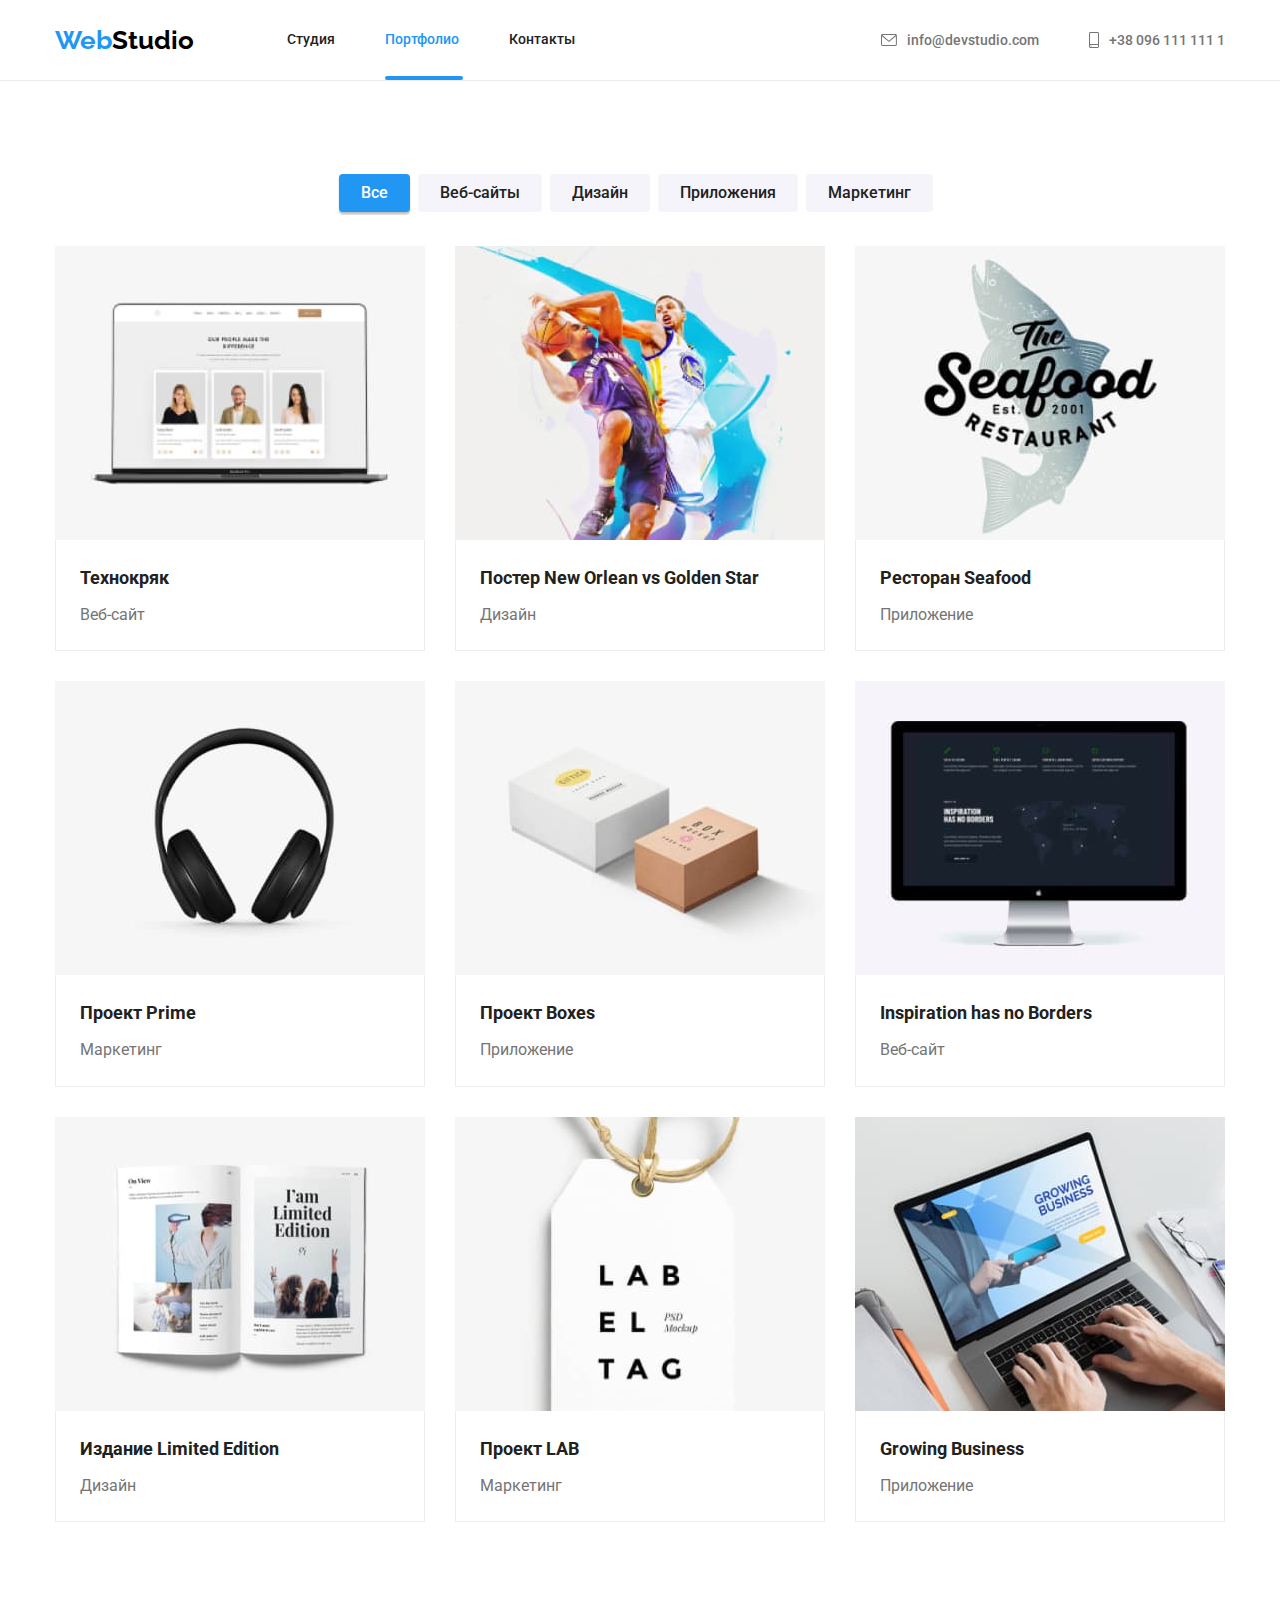
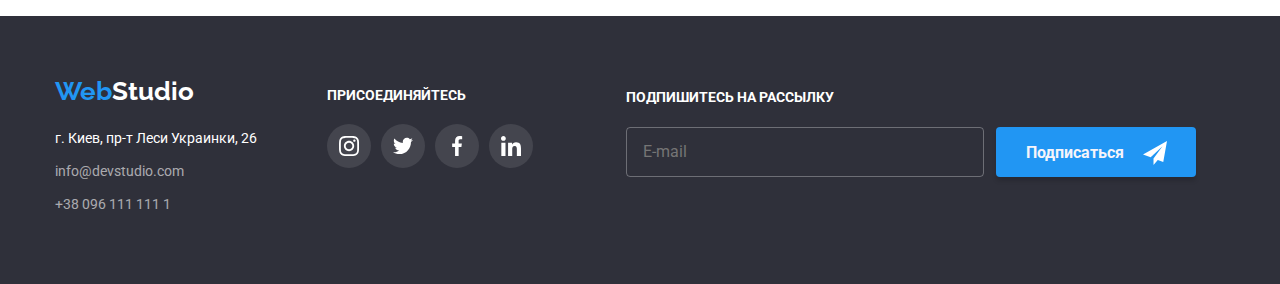
==== portfolio.html @ 1c591068 "Initial commit" ====
<!DOCTYPE html>
<html lang="ru">
  <head>
    <meta charset="UTF-8" />
    <meta http-equiv="X-UA-Compatible" content="IE=edge" />
    <meta name="viewport" content="width=device-width, initial-scale=1.0" />
    <title>Портфолио</title>
    <link
      href="https://fonts.googleapis.com/css2?family=Raleway:wght@700&family=Roboto:wght@400;500;700;900&display=swap"
      rel="stylesheet"
    />
    <link
      rel="stylesheet"
      href="https://cdnjs.cloudflare.com/ajax/libs/modern-normalize/1.1.0/modern-normalize.min.css    "
    />
    <link rel="stylesheet" href="./css/slyles.css" />
  </head>
  <body>
    <header class="header">
      <nav class="container main-nav">
        <a href="./index.html" class="logo"
          >Web<span class="studio-header">Studio</span></a
        >
        <ul class="site-nav list">
          <li><a href="./index.html" class="link">Студия</a></li>
          <li><a href="" class="link-foto">Портфолио</a></li>
          <li><a href="" class="link">Контакты</a></li>
        </ul>
        <ul class="auth-nav list">
          <li class="nav-item">
            <a class="link" href="mailto:info@devstudio.com">
              <svg class="mail-icon" width="16" height="12">
                <use href="./images/symbol-defs.svg#icon-mail"></use>
              </svg>
              info@devstudio.com
            </a>
          </li>
          <li class="nav-item">
            <a class="link" href="tel:+380961111111">
              <svg class="mail-icon" width="10" height="16">
                <use href="./images/symbol-defs.svg#icon-smartphone"></use>
              </svg>
              +38 096 111 111 1
            </a>
          </li>
        </ul>
      </nav>
    </header>
    <main>
      <!--Портфолио-->
      <section class="section container portfolio">
        <h1 class="section-title hidden">Портфолио</h1>
        <ul class="list-button">
          <li><button type="button" class="section-btn-all">Все</button></li>
          <li><button type="button" class="section-btn">Веб-сайты</button></li>
          <li><button type="button" class="section-btn">Дизайн</button></li>
          <li>
            <button type="button" class="section-btn">Приложения</button>
          </li>
          <li><button type="button" class="section-btn">Маркетинг</button></li>
        </ul>
        <ul class="list foto">
          <li class="items">
            <div class="project-overlay">
              <a href="" class="list-link"
                ><img
                  src="./images/portfolio/cryak.jpg"
                  alt="Технокряк"
                  width="370"
                  height="294"
              /></a>
              <p class="text-portfolio">
                Ресурс предлагает комплексные предложения с разным уровнем
                функционала и сервисов. Все это позволит посетителю получить
                исчерпывающие сведения о компании или частном лице.
              </p>
            </div>
            <div class="project">
              <h2 class="project-name">Технокряк</h2>
              <p class="project-type">Веб-сайт</p>
            </div>
          </li>
          <li class="items">
            <div class="project-overlay">
              <a href="" class="list-link">
                <img
                  src="./images/portfolio/orlean.jpg"
                  alt="Постер New Orlean vs Golden Star"
                  width="370"
                  height="294"
              /></a>
              <p class="text-portfolio">
                Ресурс предлагает комплексные предложения с разным уровнем
                функционала и сервисов. Все это позволит посетителю получить
                исчерпывающие сведения о компании или частном лице.
              </p>
            </div>
            <div class="project">
              <h2 class="project-name">
                Постер <span>New Orlean vs Golden Star</span>
              </h2>
              <p class="project-type">Дизайн</p>
            </div>
          </li>
          <li class="items">
            <div class="project-overlay">
              <a href="" class="list-link"
                ><img
                  src="./images/portfolio/seafood.jpg"
                  alt="Ресторан Seafood"
                  width="370"
                  height="294"
              /></a>
              <p class="text-portfolio">
                Ресурс предлагает комплексные предложения с разным уровнем
                функционала и сервисов. Все это позволит посетителю получить
                исчерпывающие сведения о компании или частном лице.
              </p>
            </div>
            <div class="project">
              <h2 class="project-name">Ресторан <span>Seafood</span></h2>
              <p class="project-type">Приложение</p>
            </div>
          </li>
          <li class="items">
            <div class="project-overlay">
              <a href="" class="list-link"
                ><img
                  src="./images/portfolio/prime.jpg"
                  alt="Проект Prime"
                  width="370"
                  height="294"
              /></a>
              <p class="text-portfolio">
                Ресурс предлагает комплексные предложения с разным уровнем
                функционала и сервисов. Все это позволит посетителю получить
                исчерпывающие сведения о компании или частном лице.
              </p>
            </div>
            <div class="project">
              <h2 class="project-name">Проект <span>Prime</span></h2>
              <p class="project-type">Маркетинг</p>
            </div>
          </li>
          <li class="items">
            <div class="project-overlay">
              <a href="" class="list-link"
                ><img
                  src="./images/portfolio/boxes.jpg"
                  alt="Проект Boxes"
                  width="370"
                  height="294"
              /></a>
              <p class="text-portfolio">
                Ресурс предлагает комплексные предложения с разным уровнем
                функционала и сервисов. Все это позволит посетителю получить
                исчерпывающие сведения о компании или частном лице.
              </p>
            </div>
            <div class="project">
              <h2 class="project-name">Проект <span>Boxes</span></h2>
              <p class="project-type">Приложение</p>
            </div>
          </li>
          <li class="items">
            <div class="project-overlay">
              <a href="" class="list-link"
                ><img
                  src="./images/portfolio/inspiration.jpg"
                  alt="Inspiration has no Borders"
                  width="370"
                  height="294"
              /></a>
              <p class="text-portfolio">
                Ресурс предлагает комплексные предложения с разным уровнем
                функционала и сервисов. Все это позволит посетителю получить
                исчерпывающие сведения о компании или частном лице.
              </p>
            </div>
            <div class="project">
              <h2 class="project-name">
                <span>Inspiration has no Borders</span>
              </h2>
              <p class="project-type">Веб-сайт</p>
            </div>
          </li>
          <li class="items">
            <div class="project-overlay">
              <a href="" class="list-link"
                ><img
                  src="./images/portfolio/limited-edition.jpg"
                  alt="Издание Limited Edition"
                  width="370"
                  height="294"
              /></a>
              <p class="text-portfolio">
                Ресурс предлагает комплексные предложения с разным уровнем
                функционала и сервисов. Все это позволит посетителю получить
                исчерпывающие сведения о компании или частном лице.
              </p>
            </div>
            <div class="project">
              <h2 class="project-name">Издание <span>Limited Edition</span></h2>
              <p class="project-type">Дизайн</p>
            </div>
          </li>
          <li class="items">
            <div class="project-overlay">
              <a href="" class="list-link"
                ><img
                  src="./images/portfolio/lab.jpg"
                  alt="Проект LAB"
                  width="370"
                  height="294"
              /></a>
              <p class="text-portfolio">
                Ресурс предлагает комплексные предложения с разным уровнем
                функционала и сервисов. Все это позволит посетителю получить
                исчерпывающие сведения о компании или частном лице.
              </p>
            </div>
            <div class="project">
              <h2 class="project-name">Проект <span>LAB</span></h2>
              <p class="project-type">Маркетинг</p>
            </div>
          </li>
          <li class="items">
            <div class="project-overlay">
              <a href="" class="list-link"
                ><img
                  src="./images/portfolio/growing.jpg"
                  alt="Growing Business"
                  width="370"
                  height="294"
              /></a>
              <p class="text-portfolio">
                Ресурс предлагает комплексные предложения с разным уровнем
                функционала и сервисов. Все это позволит посетителю получить
                исчерпывающие сведения о компании или частном лице.
              </p>
            </div>
            <div class="project">
              <h2 class="project-name"><span>Growing Business</span></h2>
              <p class="project-type">Приложение</p>
            </div>
          </li>
        </ul>
      </section>
    </main>

    <footer class="footer">
      <div class="container">
        <div class="address">
          <a href="./index.html" class="logo"
            >Web<span class="studio-footer">Studio</span></a
          >
          <address>
            <ul class="list">
              <li>
                <a
                  href="https://bit.ly/3pXMvUd"
                  target="_blank"
                  rel="noopener noreferrer"
                  class="list-address"
                  >г. Киев, пр-т Леси Украинки, 26</a
                >
              </li>
              <li>
                <a href="mailto:info@devstudio.com" class="mail"
                  >info@devstudio.com</a
                >
              </li>
              <li>
                <a href="tel:+380961111111" class="tel">+38 096 111 111 1</a>
              </li>
            </ul>
          </address>
        </div>
        <div class="content">
          <h4>ПРИСОЕДИНЯЙТЕСЬ</h4>
          <ul class="social-network-footer">
            <li class="social-footer">
              <a class="social-link-footer" href="" aria-label="Instagram">
                <svg class="network-footer" width="20" height="20">
                  <use href="./images/symbol-defs.svg#icon-instagram"></use>
                </svg>
              </a>
            </li>
            <li class="social-footer">
              <a class="social-link-footer" href="" aria-label="Twitter">
                <svg class="network-footer" width="20" height="20">
                  <use href="./images/symbol-defs.svg#icon-twitter"></use>
                </svg>
              </a>
            </li>
            <li class="social-footer">
              <a class="social-link-footer" href="" aria-label="Facebook">
                <svg class="network-footer" width="20" height="20">
                  <use href="./images/symbol-defs.svg#icon-facebook"></use>
                </svg>
              </a>
            </li>
            <li class="social-footer">
              <a class="social-link-footer" href="" aria-label="LinkedIn">
                <svg class="network-footer" width="20" height="20">
                  <use href="./images/symbol-defs.svg#icon-linkedin"></use>
                </svg>
              </a>
            </li>
          </ul>
        </div>
        <div class="forma">
          <form class="form">
            <span class="form-label">ПОДПИШИТЕСЬ НА РАССЫЛКУ</span><br />
            <div class="footer-box">
              <input
                type="text"
                class="form-input"
                name="subscription"
                placeholder="E-mail"
              />
              <button class="btn" type="submit">
                <span class="btn-title">Подписаться</span>
                <svg class="btn-icon" width="24" height="24">
                  <use href="./images/symbol-defs.svg#icon-telegram"></use>
                </svg>
              </button>
            </div>
          </form>
        </div>
      </div>
    </footer>
  </body>
</html>
---- css/slyles.css ----
:root {
    --primary-text-color: #757575;
    --title-text-color: #212121;
    --text-decoration-color: #2196f3;
    --white-color:#ffffff;
    --btn-bg-color:#F5F4FA;
    --icon-color:#AFB1B8;
    --complementary-color: #2F303ACC;
    --option: cubic-bezier(0.4, 0, 0.2, 1);
  }
  
  body {
    font-family: "Roboto", "Oxygen", "Ubuntu", "Cantarell", "Open Sans",
      "Helvetica Neue", sans-serif;
  }
  
  /* Логотип */
  .studio-header {
    color: #000;
    font-family: 'Raleway';
  }
  
  .studio-footer {
    display: inline-block;
    color: var(--white-color);
    margin-bottom: 20px;
  }
  
  .logo {
    display: inline-block;
    margin-bottom: 20;
    font-family: 'Raleway';
    font-weight: 700;
    font-size: 26px;
    line-height: 1.19;
    color: var(--text-decoration-color);
    text-decoration: none;
    transition-property: color;
    transition-duration: 250ms;
    transition-timing-function: var(--option);
  }
  
  .logo:hover {
    color: var(--text-decoration-color);
  }

  /* Утилиты */
  .list {
    list-style-type: none;
    padding: 0;
    margin: 0;
  }  
  
  .container{
    margin-left: auto;
    margin-right: auto;
    width: 1170px;
  }

.hero,
.features{
  align-items: center;
}

.link{
  display: block;
  padding-top: 32px;
  padding-bottom: 32px;
  color: var(--primary-text-color); 
}

/* Скрытый заголовок h1 */
.hidden{
    display: none;
  }

/* Полоса под header*/
   .header{
     outline: 1px solid #ECECEC;
   } 


  /* Header Студия и Фото*/
  .link-studio,
  .link-foto {
    display: block;
    padding-top: 32px;
    padding-bottom: 32px;
    font-weight: 500;
    font-size: 14px;
    line-height: 1.14;
    color: var(--text-decoration-color);
    text-decoration: none;
  }

  .link-studio::after{
    position: absolute;
    display: block;
    content: "";
    width: 48px;
    height: 4px;
    border-radius: 2px;
    margin-top: 28px;
    background-color: var(--text-decoration-color);
    opacity: 1;
  }

  .link-foto::after{
    position: absolute;
    display: block;
    content: "";
    width: 78px;
    height: 4px;
    border-radius: 2px;
    margin-top: 28px;
    background-color: var(--text-decoration-color);
    opacity: 1;
  }


  /* Main-nav */
  .main-nav{
    display: flex;
    align-items: center;
  }
  
  /* Site-nav */
  .site-nav .link {
    font-weight: 500;
    font-size: 14px;
    line-height: 1.14;
    color: var(--title-text-color);
    text-decoration: none;
    transition-property: color;
    transition-duration: 250ms;
    transition-timing-function: var(--option);
  }
  
  .site-nav .link:hover,
  .site-nav .link:focus {
    color: var(--text-decoration-color);
  }
  
.site-nav{
  display: flex;
  margin-left: 93px;
}

.site-nav li:not(:last-child){
  margin-right: 50px;
}

  /* Auth-nav */
  .auth-nav{
    display: flex;
    margin-left: auto;
  }

  .auth-nav .link {
    display: flex;
    align-items: center;
    padding-top: 32px;
    padding-bottom: 32px;
    border: none;
    font-weight: 500;
    font-size: 14px;
    line-height: 1.14
    color: var(--primary-text-color);
    text-decoration: none;
    transition-duration: 250ms;
    transition-timing-function: cubic-bezier(0.4, 0, 0.2, 1)
  }

  .mail-icon{
    margin-right: 10px;
    fill: currentColor;
    align-items: center;
    transition-duration: 250ms;
    transition-timing-function: var(--option);
  }

  .mail-icon:hover,
  .mail-icon:focus{
    fill: var(--text-decoration-color);

  }

  .auth-nav .link:hover,
  .auth-nav .link:focus {
    color: var(--text-decoration-color);

  }
   
  .auth-nav li+ li{
  margin-left: 50px;
  }

  /* Hero */
  .hero {
    background-color: #2F303A;
    background-image: linear-gradient(rgba(47, 48, 58, 0.4), rgba(47, 48, 58, 0.4)), url('../images/hero.jpg');
    margin-left: auto;
    margin-right: auto;
    max-width: 1600px;
    height: 600px;
    text-align: center;
    padding-top: 200px;
    padding-bottom: 200px;
  }
  .hero-title {
    margin-top: 0;
    margin-bottom: 30px;
    font-weight: 900;
    font-size: 44px;
    line-height: 1.36;
    text-transform: uppercase;
    color: var(--white-color);
  }
  .hero .button {
    display: inline-block;
    padding: 10px 32px;
    border: none;
    font-weight: 700;
    font-size: 16px;
    line-height: 1.9;
    color: var(--white-color);
    background-color: var(--text-decoration-color);
    border-radius: 4px;
    min-width: 200px;
    text-align: center;
    transition-duration: 250ms;
    transition-timing-function: var(--option);
  }

  .hero .button:hover{
    color: var(--white-color);
    background-color: #188CE8;
  }

  .backdrop{
    width: 100%;
    height: 100%;
    position:fixed;
    top: 0;
    left: 0;
    background-color: rgba(0, 0, 0, 0.2);
    opacity: 1;
    transition-duration: 250ms;
    transition-timing-function: var(--option);
  }

  .modal{
    width: 528px;
    height: 581px;
    position: absolute;
    background-color: var(--white-color);
    top: 50%;
    left: 50%;
    box-shadow: 0px 1px 3px rgba(0, 0, 0, 0.12), 0px 1px 1px rgba(0, 0, 0, 0.14), 0px 2px 1px rgba(0, 0, 0, 0.2);
    border-radius: 4px;
    transform: translate(-50%,-50%);
    transition-duration: 250ms;
    transition-timing-function: var(--option);
  }

  .close-button{
    width: 30px;
    height: 30px;
    position: absolute;
    top: 8px;
    right: 10px;
    background-color: transparent;
    border: 1px solid rgba(0, 0, 0, 0.1);
    border-radius: 50%;
    cursor: pointer;
    transition-duration: 250ms;
    transition-timing-function: var(--option);
  }

  .close-icon:hover{
    fill: var(--text-decoration-color);
  }

  .backdrop.is-hidden{
    opacity: 0;
    visibility: hidden;
    pointer-events: none;
  }

  /* Заголовки всех секций h1 */
  .section-title {
    text-align: center;
    margin-top: 0;
    font-weight: 700;
    font-size: 36px;
    line-height: 1.17;
    color: var(--title-text-color);
  }

  .section{
    padding-top: 94px;
    padding-bottom: 94px;
  }
  
  .content{
    padding-top: 0;
  }

  /* секция Особенности */
.features{
  display: flex;
  flex-wrap: wrap;
  align-items: center;
  justify-content: space-between;
}

.features .item{
  width: 270px;
}

  .title {
    margin-top: 0;
    margin-bottom: 10px;
    font-weight: 700;
    font-size: 14px;
    line-height: 1.14;
    color: var(--title-text-color);
    text-transform: uppercase;
  }

  .text {
    margin-top: 0;
    margin-bottom: 0;
    font-weight: 400;
    font-size: 14px;
    line-height: 1.71;
    color: var(--primary-text-color);
  }

  .item-features{
    display: flex;
    width: 270px;
    height: 120px;
    justify-content: center;
    align-items: center;
    margin-bottom: 30px;
    border: 1px solid transparent;
    border-radius: 4px;
    background-color: var(--btn-bg-color);
  }
  
/* Чем мы занимаемся */
  .picture{
  display: flex;
  justify-content: space-between;
  }

  .item-picture{
    position: relative;
  }

  .text-picture{
    position: absolute;
    display: flex;
    width: 100%;
    padding-top: 27px;
    padding-bottom: 27px;
    justify-content: center;
    align-items: center;
    color: var(--white-color);
    background-color: rgba(47, 48, 58, 0.8);
    font-weight: 700;
    font-size: 14px;
    line-height: 1.17;
    transform: translate(0px, -100%);
  } 


  /* секция Наша команда */
  .peoples{
    background-color: #F5F4FA;
  }

  .userpic{
    display: flex;
    justify-content: space-between;
  }

  .item-userpic{
    box-shadow: 0px 1px 3px rgba(0, 0, 0, 0.12),
    0px 1px 1px rgba(0, 0, 0, 0.14),
    0px 2px 1px rgba(0, 0, 0, 0.2);
  }

  img{
    display: block;
    max-width: 100%
  }

  .name-position{
    padding-top: 30px;
    padding-bottom: 30px;
    box-shadow: 0px 1px 3px rgba(0, 0, 0, 0.12),
    0px 1px 1px rgba(0, 0, 0, 0.14),
    0px 2px 1px rgba(0, 0, 0, 0.2);
    border-radius: 0px 0px 4px 4px;
    background-color: var(--white-color);
  }

  .name {
    margin-top: 0px;
    margin-bottom: 10px;
    text-align: center;
    font-weight: 500;
    font-size: 16px;
    line-height: 1.19
    color: var(--title-text-color);
  }
  
  .position {
    margin-top: 0;
    margin-bottom: 16px;
    text-align: center;
    font-weight: 400;
    font-size: 16px;
    line-height: 1.19;
    color: var(--primary-text-color);
  }

  .social-network{
    display: flex;
    justify-content: space-between;
    align-items: center;
    padding-right: 32px;
    padding-left: 32px;
    list-style-type: none;
  }
  
  .social-network>.social:not(:last-child){
    margin-right: 10px;}
  

 .social-link{
   display: flex;
    width: 44px;
    height: 44px;
    border-radius: 50%;
    justify-content: center;
    align-items: center;
    cursor: pointer;
    background-color: var(--white-color);
    fill: var(--icon-color);
    transition-duration: 250ms;
    transition-timing-function: var(--option);
  }

  .social-link:hover,
  .social-link:focus{
    background-color: var(--text-decoration-color);
    fill: var(--white-color);

  }

/* Постоянные клиенты */
.clients{
  width: 1170px;
  margin-left: auto;
  margin-right: auto;
}

.list-clients{
  display: flex;
  list-style-type: none;
  padding: 0;
}

.item-clients:not(:last-child){
  margin-right: 30px;
}

.link-clients{
  display: flex;
  width: 170px;
  height: 92px;
  justify-content: center;
  align-items: center;
  border-radius: 4px;
  border: 1px solid #AFB1B8;
  fill: var(--icon-color);
  transition-duration: 250ms;
  transition-timing-function: var(--option);
}

.link-clients:hover,
.link-clients:focus{
  border: 1px solid #2196F3;
  fill: var(--text-decoration-color);

}

  /* Кнопки портфолио */
  .section-btn-all {
    display: block;
    padding: 6px 22px;
    margin-right: 8px;
    border: none;
    box-shadow: 0px 3px 1px rgba(0, 0, 0, 0.1),
    0px 1px 2px rgba(0, 0, 0, 0.08),
    0px 2px 2px rgba(0, 0, 0, 0.12);
    border-radius: 4px;
    font-weight: 500;
    font-size: 16px;
    line-height: 1.62;
    color: var(--white-color);
    background-color: var(--text-decoration-color);
  }
  
  .section-btn{
    display: block;
    padding: 6px 22px;
    margin-right: 8px;
    border: none;
    border-radius: 4px;
    font-weight: 500;
    font-size: 16px;
    line-height: 1.62;
    text-align: center;
    color: var(--title-text-color);
    background-color: #F5F4FA;
    transition-duration: 250ms;
    transition-timing-function: var(--option);
    }
    
  .section-btn:hover,
  .section-btn:focus {
    font-weight: 500;
    font-size: 16px;
    line-height: 1.62;
    color: var(--white-color);
    background-color: var(--text-decoration-color);
    box-shadow: 0px 3px 1px rgba(0, 0, 0, 0.1),
    0px 1px 2px rgba(0, 0, 0, 0.08),
    0px 2px 2px rgba(0, 0, 0, 0.12);

  }

  .list-button{
    list-style: none;
  }
  
  /* Портфолио*/

.portfolio{
  padding: 94px 0;
}

.list-button{
  display: flex;
  margin: 0 0 34px;
  padding-left: 0;
  padding-right: 0;
  justify-content: center;
}

.foto{
  display: flex;
  flex-wrap: wrap;
  justify-content: space-between;
  margin: 0 0 -30px -30px;
}

.items{
  box-sizing: border-box;
  width: calc(100%/3 - 30px);
  margin: 0 0 30px 30px;
  transition-duration: 250ms;
  transition-timing-function: var(--option);
}

.items:hover{
  box-shadow: 1px 4px 6px rgba(0, 0, 0, 0.16),
  0px 4px 4px rgba(0, 0, 0, 0.06),
  0px 1px 1px rgba(0, 0, 0, 0.12);
}

.project-overlay{
  position: relative;
  overflow: hidden;
}

.text-portfolio{
  position:absolute;
  top: 0;
  left: 0;
  width: 370px;
  height: 294px;
  font-size: 18px;
  line-height: 1.56;
  color: var(--white-color);
  padding: 63px 24px;
  margin-top: 0px;
  margin-bottom: 0px;
  background-color: rgba(33, 150, 243, 0.9);
  transform: translateY(100%);
  transition: transform 250ms cubic-bezier(0.4, 0, 0.2, 1);
}

.items:hover .text-portfolio{
  transform: translateY(0%);
  transition: transform 250ms cubic-bezier(0.4, 0, 0.2, 1);
}

.project{
  margin-left: auto;
  margin-right: auto;
  padding: 20px 24px;
   background: #FFFFFF;
   border: 1px solid #EEEEEE;
  border-top: none;
}

  .project-name {
    margin: 0 0 4px;
    font-weight: 700;
    font-size: 18px;
    line-height: 2;
    color: var(--title-text-color)
  }
  
  .project-type {
    margin: 0;
    font-weight: 400;
    font-size: 16px;
    line-height: 1.9;
    color: var(--primary-text-color);
  }

  .list-link{
    transition-duration: 250ms;
    transition-timing-function: var(--option);
  }

  .list-link:hover{
    background-color: var(--text-decoration-color);
  }

  /* Footer */
  .footer {
    background: #2f303a;
  }

  .footer>.container{
    display: flex;
  }

  /* Адрес */
  .address{
    padding: 60px 70px 60px 0px;
  }

  .list-address {
  font-style: normal;
  font-weight: 400;
  font-size: 14px;
  line-height: 1.71;
  color: var(--white-color) ;
  text-decoration: none;
  transition-duration: 250ms;
  transition-timing-function: var(--option);
  }
  
  .list-address:hover,
  .list-address:focus,
  .mail:hover,
  .mail:focus,
  .tel:hover,
  .tel:focus {
  color: var(--text-decoration-color);

  }
  
  .mail,
  .tel {
  font-style: normal;
  font-weight: 400;
  font-size: 14px;
  line-height: 1.71;
  color: rgba(255, 255, 255, 0.6);
  text-decoration: none;
  transition-duration: 250ms;
  transition-timing-function: var(--option);
  }

.list-address,
.mail{
  display: inline-block;
  margin-bottom: 9px;
}

  .tel{
    display: inline-block;
  }

  /* Присоединяйтесь в социальных сетях */
  .content{
    padding-top: 72px;
    padding-bottom: 100px;
  }

  h4{
    margin-top: 0;;
    margin-bottom: 20px;
    font-style: bold;
    font-size: 14px;
    line-height: 1.14;
    color: var(--white-color);
  }

  .social-network-footer{
    display: flex;
    list-style-type: none;
    padding: 0;
  }

  .social-footer:not(:last-child){
    margin-right: 10px;
  }

  .social-link-footer{
    display: flex;
     width: 44px;
     height: 44px;
     border-radius: 50%;
     justify-content: center;
     align-items: center;
     cursor: pointer;
     background-color: rgba(255, 255, 255, 0.1);
     fill: var(--white-color);
     transition-duration: 250ms;
     transition-timing-function: var(--option);
   }
 
   .social-link-footer:hover,
   .social-link-footer:focus{
     background-color: var(--text-decoration-color);
     fill: var(--white-color);
   }

   .forma{
     margin-top: 72px;
     margin-left: 93px;
   }

   .form-label{
    font-weight: 700;
     font-size: 14px;
     line-height: 1.17;
     color: var(--white-color);
   }

   .footer-box{
     display: flex;
     align-items: center;
     justify-content: center;
   }

   .form-input{
    width: 358px;
    height: 50px;
    margin-top: 20px;
    padding-top: 15px;
    padding-bottom: 15px;
    padding-left: 16px;
    font-size: 16px;
    line-height: 1.25;
    align-items: center;
    color: rgba(255, 255, 255, 0.6);
    border: 1px solid rgba(255, 255, 255, 0.3);
    border-shadow(0px 4px 4px rgba(0, 0, 0, 0.15));
    border-radius: 4px;
    background-color: transparent;
    outline: none;
   }

   .btn{
     position: relative;
     margin-top: 20px;
     margin-left: 12px;
     padding: 10px 62px 10px 29px;
     width: 200px;
     height: 50px;
     font-weight: 700;
     font-size: 16px;
     line-height: 1.88;
     align-items: center;
     color: var(--btn-bg-color);
     background-color: var(--text-decoration-color);
     box-shadow: 0px 4px 4px rgba(0, 0, 0, 0.15);
     border-radius: 4px;
     border: 1px solid transparent;
     transition-duration: 250ms;
     transition-timing-function: var(--option);
   }

   .btn:hover{
    color: var(--white-color);
    background-color: #188CE8;
   }

   .btn-title{
     position: absolute;
     top: 10px;
     left: 29px;
   }

   .btn-icon{
     position: absolute;
     top: 13px;
     right: 28px;
   }

   /* Модальное окно */
   .form{
     width: 100%;
     height: 100%;
   }

   .form-text{
     display: block;
     margin: 40px 40px 2px;
     font-weight: 700;
     font-size: 20px;
     line-height: 1.17;
     color: var(--title-text-color);
     text-align: center;
   }

   .field{
    position: relative;
    display: block;
    width: 100%;
    padding-left: 40px;
    padding-right: 40px;
    margin-top: 10px;
  }
   
   .subtitle{
     display: block;
     margin-top: 10px;
     font-size: 12px;
     line-height: 1.17;
     color: var(--primary-text-color);
   }

   .input {
     display: block;
     width: 100%;
     height: 40px;
     margin-top: 4px;
     padding-left: 42px;
     font-size: 16px;
     line-height: 1.12;
     border: 1px solid rgba(33, 33, 33, 0.2);
     border-radius: 4px;
     transition-duration: 250ms;
     transition-timing-function: var(--option);
     transition: border-color;
     outline: none;
   }

   .input:hover,
   .input:focus{
     border-color: var(--text-decoration-color);
     fill:var(--text-decoration-color;)
   }

   .field:focus-within >.data-icon{
     fill: var(--text-decoration-color);
   }

   .field:focus-within >.input{
     border-color: var(--text-decoration-color);
   }

   .data-icon{
     position: absolute;
     top: 50%;
     left: 52px;
     transition-duration: 250ms;
     transition-timing-function: var(--option);
   }

   .comment{
    margin-top: 4px;
    padding: 12px 16px;
    width: 100%;
    height: 120px;
    font-size: 14px;
    line-height: 1.14;
    color: var(--primary-text-color);
    border: 1px solid rgba(33, 33, 33, 0.2);
    border-radius: 4px;
    resize: none;
    transition-duration: 250ms;
    transition-timing-function: var(--option);
    transition: border-color;
    outline: none;
   }

   .comment:hover,
   .input:focus{
     border-color: var(--text-decoration-color);
   }

   .field:focus-within >.comment{
    border-color: var(--text-decoration-color);
   }

   .comment::placeholder{
    font-size: 14px;
    line-height: 1.14;
    color: rgba(117, 117, 117, 0.5);
   }

   .field-policy{
     position: relative;
   }

   .checkbox-icon{
     position: absolute;
     border: 2px solid var(--title-text-color);
     border-radius: 2px;
     top: 0;
     left: -23px;
     transition-duration: 250ms;
     transition-timing-function: var(--option);
   }

   .visually-hidden{
     width: 1px;
     height: 1px;
     margin: -1px;
     border: 0;
     padding: 0;
     clip: rect(0 0 0 0);
     overflow: hidden;
   }

   .agreement{
    display: block;
    width: 100%;
    margin-top: 20px;
    margin-left: 76px;
    font-size: 14px;
    line-height: 1.71;
    color: var(--primary-text-color);
   }

   .checkbox:checked+.checkbox-icon{
     background-color: var(--text-decoration-color);
     border: 2px solid transparent
   }

   .policy-link{
     color: var(--text-decoration-color);
   }

   .submit{
     margin: 30px 164px 40px 164px;
     padding: 10px 55px;
     width: 200px;
     height: 50px;
     font-weight: 700;
     font-size: 16px;
     line-height: 1.88;
     color: var(--white-color);
     background-color: var(--text-decoration-color);
     box-shadow: 0px 4px 4px rgba(0, 0, 0, 0.15);
     border-radius: 4px;
     border: 1px solid transparent;
     transition-duration: 250ms;
     transition-timing-function: var(--option);
    }

    .submit:hover{
      color: var(--white-color);
      background-color: #188CE8;
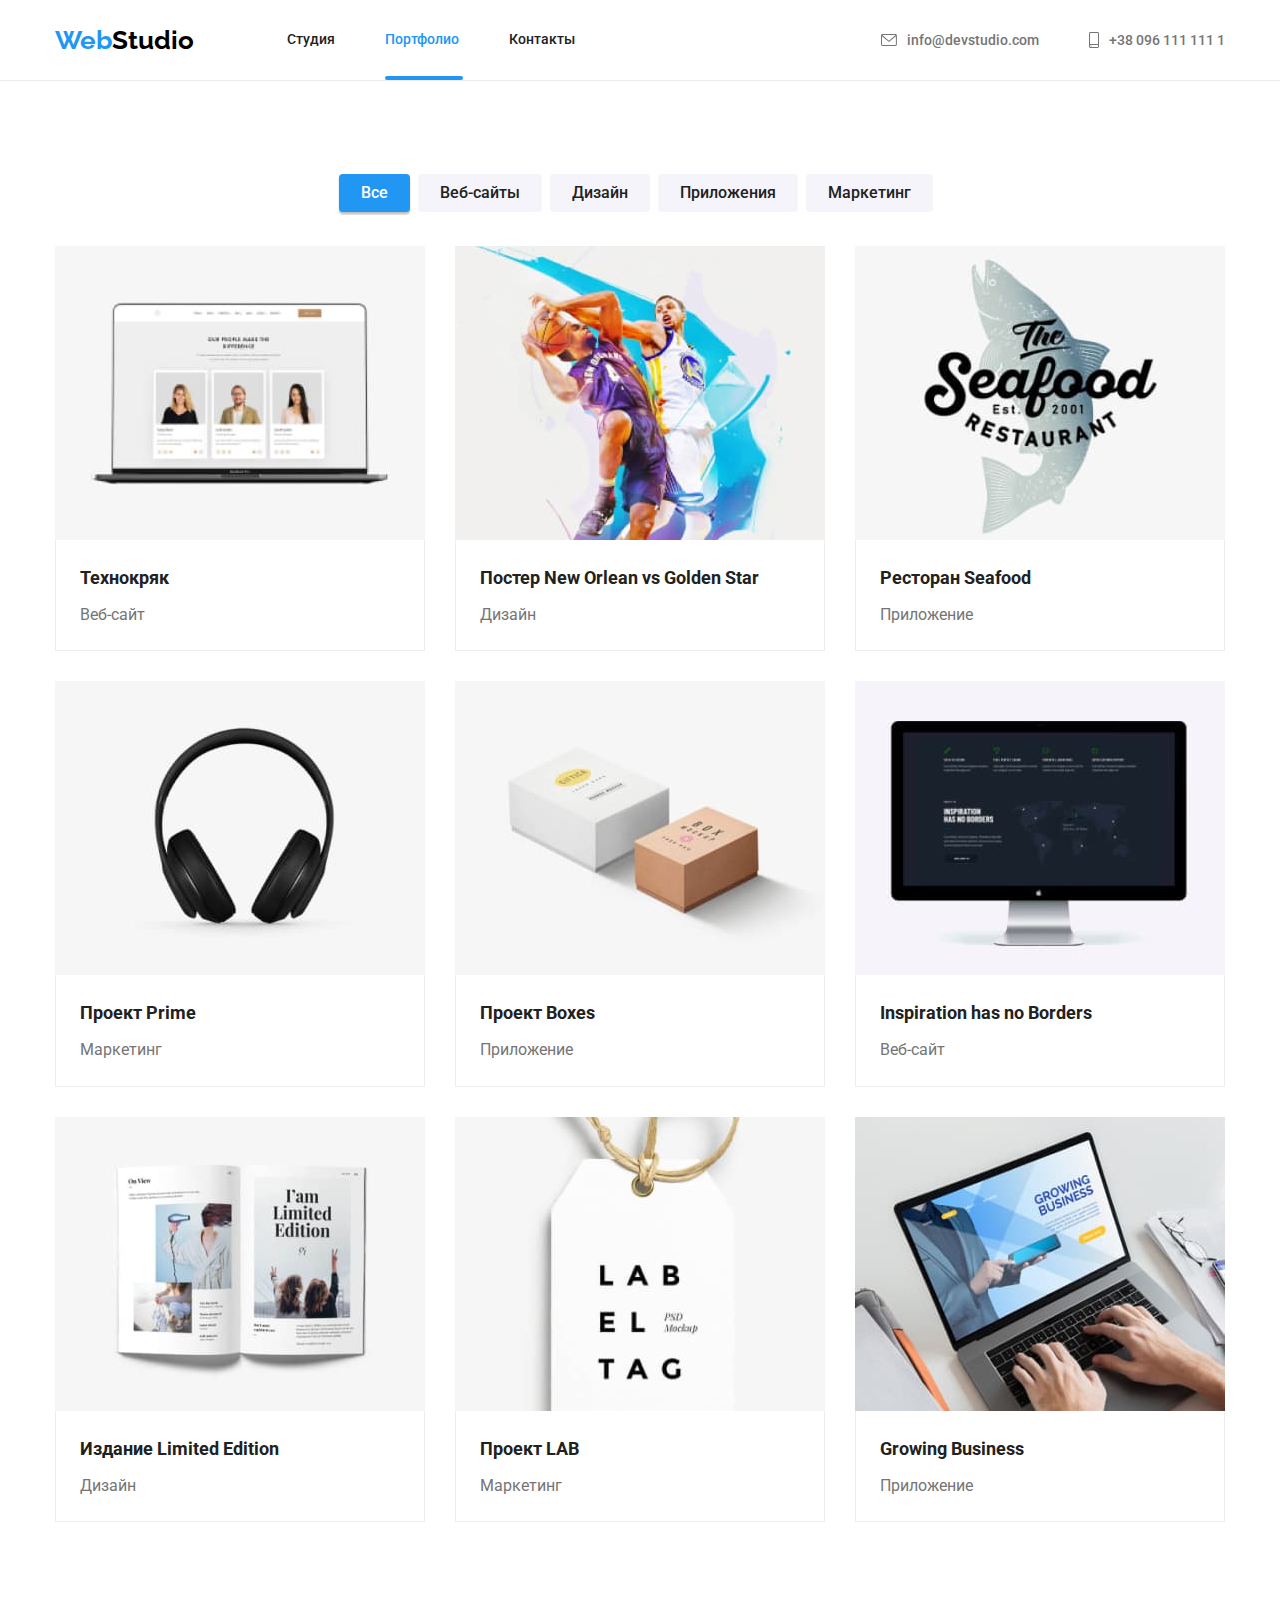
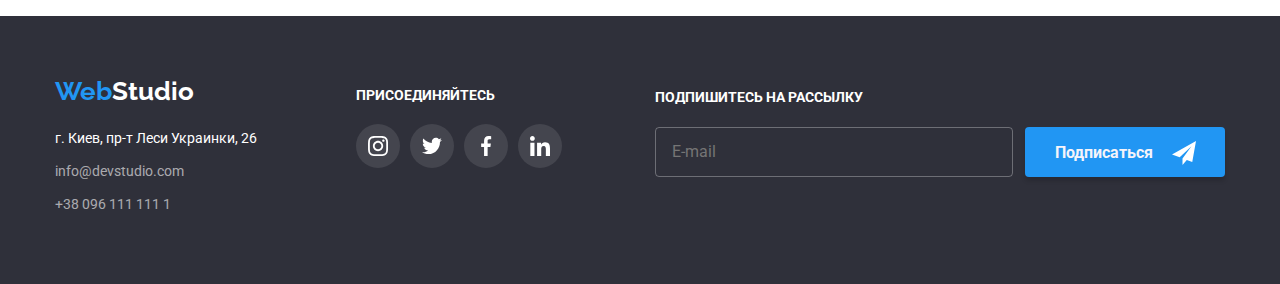
==== commit 5ace49b5: "БЭМ на трех секциях" ====
--- a/portfolio.html
+++ b/portfolio.html
@@ -17,7 +17,7 @@
   </head>
   <body>
     <header class="header">
-      <nav class="container main-nav">
+      <nav class="main-nav container">
         <a href="./index.html" class="logo"
           >Web<span class="studio-header">Studio</span></a
         >
@@ -49,7 +49,7 @@
     <main>
       <!--Портфолио-->
       <section class="section container portfolio">
-        <h1 class="section-title hidden">Портфолио</h1>
+        <h1 class="section-title section__title--hidden">Портфолио</h1>
         <ul class="list-button">
           <li><button type="button" class="section-btn-all">Все</button></li>
           <li><button type="button" class="section-btn">Веб-сайты</button></li>
--- a/css/slyles.css
+++ b/css/slyles.css
@@ -45,10 +45,13 @@
   }
 
   /* Утилиты */
-  .list {
+  .list{
     list-style-type: none;
     padding: 0;
     margin: 0;
+    display: flex;
+    flex-wrap: wrap;
+    justify-content: space-between;
   }  
   
   .container{
@@ -57,8 +60,7 @@
     width: 1170px;
   }
 
-.hero,
-.features{
+.hero,{
   align-items: center;
 }
 
@@ -70,7 +72,7 @@
 }
 
 /* Скрытый заголовок h1 */
-.hidden{
+.section__title--hidden{
     display: none;
   }
 
@@ -288,7 +290,7 @@
   }
 
   /* Заголовки всех секций h1 */
-  .section-title {
+  .section__title{
     text-align: center;
     margin-top: 0;
     font-weight: 700;
@@ -297,28 +299,21 @@
     color: var(--title-text-color);
   }
 
-  .section{
-    padding-top: 94px;
-    padding-bottom: 94px;
-  }
-  
-  .content{
-    padding-top: 0;
-  }
+    .section{
+      padding-top: 94px;
+      padding-bottom: 94px;
+    }
+    
+    .section--shift{
+      padding-top: 0;
+    }
 
   /* секция Особенности */
-.features{
-  display: flex;
-  flex-wrap: wrap;
-  align-items: center;
-  justify-content: space-between;
-}
-
-.features .item{
-  width: 270px;
-}
-
-  .title {
+  .container__item{
+      width: 270px;
+    }
+
+  .container__title{
     margin-top: 0;
     margin-bottom: 10px;
     font-weight: 700;
@@ -328,7 +323,7 @@
     text-transform: uppercase;
   }
 
-  .text {
+  .container__text{
     margin-top: 0;
     margin-bottom: 0;
     font-weight: 400;
@@ -337,7 +332,7 @@
     color: var(--primary-text-color);
   }
 
-  .item-features{
+  .container__content{
     display: flex;
     width: 270px;
     height: 120px;
@@ -350,16 +345,11 @@
   }
   
 /* Чем мы занимаемся */
-  .picture{
-  display: flex;
-  justify-content: space-between;
-  }
-
-  .item-picture{
+  .list-item{
     position: relative;
   }
 
-  .text-picture{
+  .list-text{
     position: absolute;
     display: flex;
     width: 100%;
@@ -375,15 +365,9 @@
     transform: translate(0px, -100%);
   } 
 
-
   /* секция Наша команда */
   .peoples{
     background-color: #F5F4FA;
-  }
-
-  .userpic{
-    display: flex;
-    justify-content: space-between;
   }
 
   .item-userpic{
@@ -462,23 +446,11 @@
   }
 
 /* Постоянные клиенты */
-.clients{
-  width: 1170px;
-  margin-left: auto;
-  margin-right: auto;
-}
-
-.list-clients{
-  display: flex;
-  list-style-type: none;
-  padding: 0;
-}
-
-.item-clients:not(:last-child){
+.list__link:not(:last-child){
   margin-right: 30px;
 }
 
-.link-clients{
+.list__link{
   display: flex;
   width: 170px;
   height: 92px;
@@ -491,11 +463,10 @@
   transition-timing-function: var(--option);
 }
 
-.link-clients:hover,
-.link-clients:focus{
+.list__link:hover,
+.list__link:focus{
   border: 1px solid #2196F3;
   fill: var(--text-decoration-color);
-
 }
 
   /* Кнопки портфолио */
@@ -563,9 +534,7 @@
 }
 
 .foto{
-  display: flex;
-  flex-wrap: wrap;
-  justify-content: space-between;
+
   margin: 0 0 -30px -30px;
 }
 
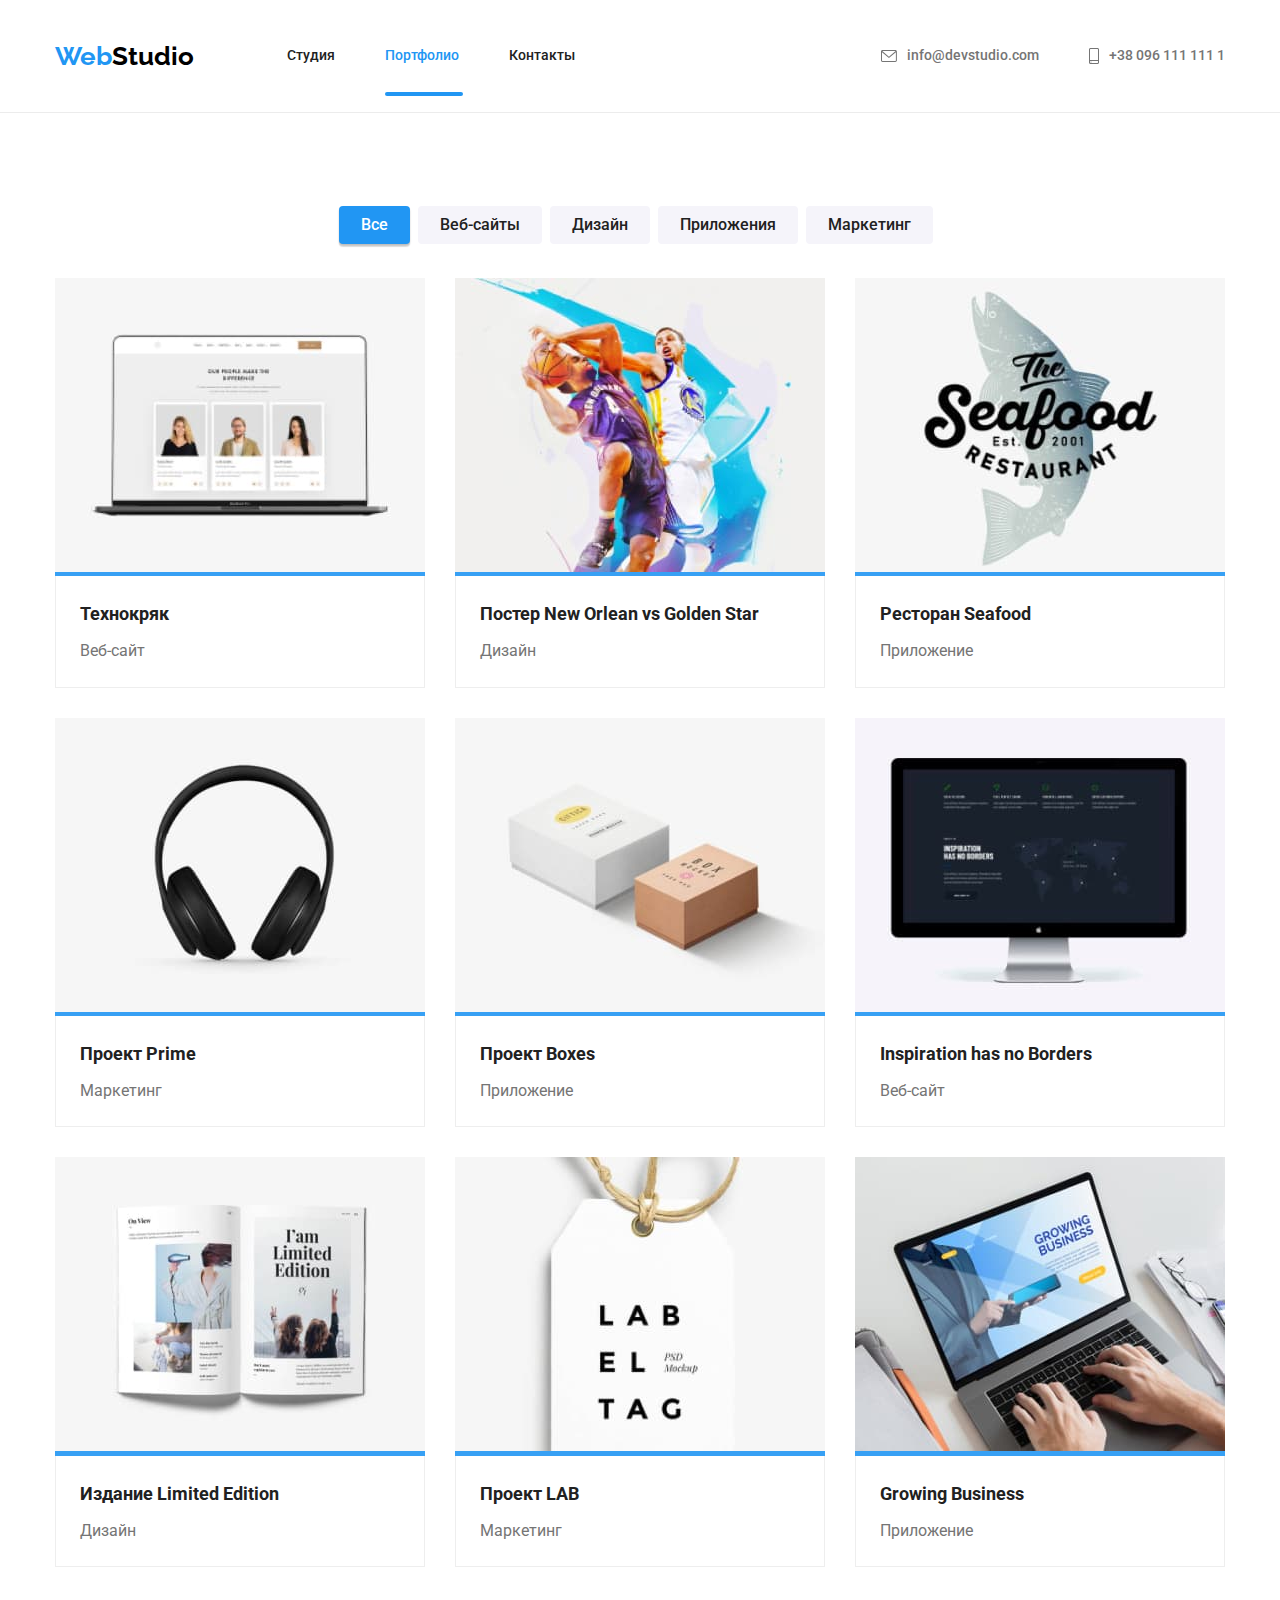
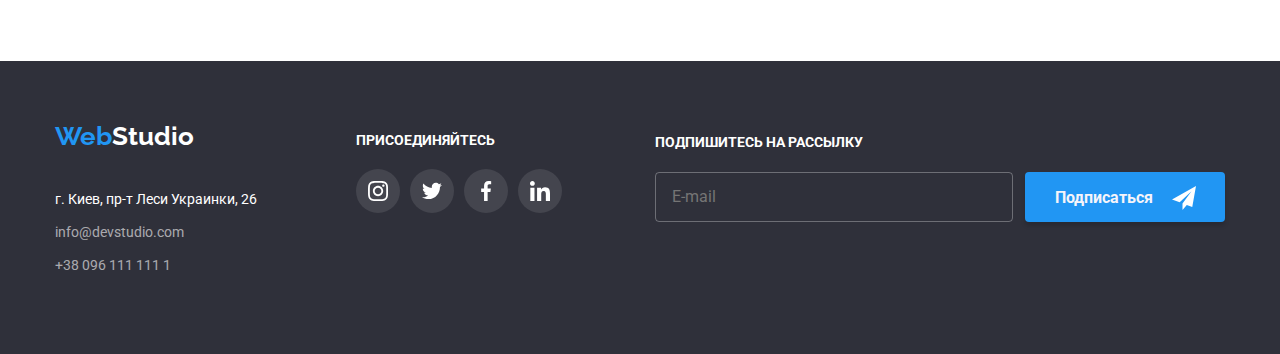
==== commit 017a0631: "completed hw-07" ====
--- a/portfolio.html
+++ b/portfolio.html
@@ -11,9 +11,9 @@
     />
     <link
       rel="stylesheet"
-      href="https://cdnjs.cloudflare.com/ajax/libs/modern-normalize/1.1.0/modern-normalize.min.css    "
+      href="https://cdnjs.cloudflare.com/ajax/libs/modern-normalize/1.1.0/modern-normalize.min.css"
     />
-    <link rel="stylesheet" href="./css/slyles.css" />
+    <link rel="stylesheet" href="./css/main.min.css" />
   </head>
   <body>
     <header class="header">
@@ -277,7 +277,7 @@
           </address>
         </div>
         <div class="content">
-          <h4>ПРИСОЕДИНЯЙТЕСЬ</h4>
+          <h4 class="caption">ПРИСОЕДИНЯЙТЕСЬ</h4>
           <ul class="social-network-footer">
             <li class="social-footer">
               <a class="social-link-footer" href="" aria-label="Instagram">
--- a/css/main.min.css
+++ b/css/main.min.css
@@ -0,0 +1,2 @@
+body{font-family:"Roboto", "Oxygen", "Ubuntu", "Cantarell", "Open Sans", "Helvetica Neue", sans-serif}.visually-hidden{width:1px;height:1px;margin:-1px;border:0;padding:0;clip:rect(0 0 0 0);overflow:hidden}.container{margin-left:auto;margin-right:auto;width:1170px}.list{list-style-type:none;padding:0;display:-webkit-box;display:-ms-flexbox;display:flex;-ms-flex-wrap:wrap;flex-wrap:wrap;-webkit-box-pack:justify;-ms-flex-pack:justify;justify-content:space-between}.link{display:block;padding-top:32px;padding-bottom:32px;color:#757575}.section{padding-top:94px;padding-bottom:94px}.section__title{text-align:center;margin-top:0;font-weight:700;font-size:36px;line-height:1.17;color:#212121}.section--shift{padding-top:0}.section__title--hidden{display:none}.studio-header{color:#000;font-family:"Raleway"}.studio-footer{display:inline-block;color:#fff;margin-bottom:20px}.logo{display:inline-block;margin-bottom:20;font-family:"Raleway";font-weight:700;font-size:26px;line-height:1.19;color:#2196f3;text-decoration:none;-webkit-transition-property:color;transition-property:color;-webkit-transition-duration:250ms;transition-duration:250ms;-webkit-transition-timing-function:cubic-bezier(0.4, 0, 0.2, 1);transition-timing-function:cubic-bezier(0.4, 0, 0.2, 1)}.logo:hover{color:#2196f3}.hero{-webkit-box-align:center;-ms-flex-align:center;align-items:center;background-color:#2f303a;background-image:-webkit-gradient(linear, left top, left bottom, from(rgba(47,48,58,0.4)), to(rgba(47,48,58,0.4))),url("../images/hero.jpg");background-image:linear-gradient(rgba(47,48,58,0.4), rgba(47,48,58,0.4)),url("../images/hero.jpg");margin-left:auto;margin-right:auto;max-width:1600px;height:600px;text-align:center;padding-top:200px;padding-bottom:200px}.hero-title{margin-top:0;margin-bottom:30px;font-weight:900;font-size:44px;line-height:1.36;text-transform:uppercase;color:#fff}.container__item{width:270px}.container__title{margin-top:0;margin-bottom:10px;font-weight:700;font-size:14px;line-height:1.14;color:#212121;text-transform:uppercase}.container__text{margin-top:0;margin-bottom:0;font-weight:400;font-size:14px;line-height:1.71;color:#757575}.container__content{display:-webkit-box;display:-ms-flexbox;display:flex;width:270px;height:120px;-webkit-box-pack:center;-ms-flex-pack:center;justify-content:center;-webkit-box-align:center;-ms-flex-align:center;align-items:center;margin-bottom:30px;border:1px solid transparent;border-radius:4px;background-color:#f5f4fa}.list-item{position:relative}.list-text{position:absolute;display:-webkit-box;display:-ms-flexbox;display:flex;width:100%;padding-top:27px;padding-bottom:27px;-webkit-box-pack:center;-ms-flex-pack:center;justify-content:center;-webkit-box-align:center;-ms-flex-align:center;align-items:center;color:#fff;background-color:rgba(47,48,58,0.8);font-weight:700;font-size:14px;line-height:1.17;-webkit-transform:translate(0px, -100%);transform:translate(0px, -100%)}.peoples{background-color:#f5f4fa}.item-userpic{-webkit-box-shadow:0px 1px 3px rgba(0,0,0,0.12),0px 1px 1px rgba(0,0,0,0.14),0px 2px 1px rgba(0,0,0,0.2);box-shadow:0px 1px 3px rgba(0,0,0,0.12),0px 1px 1px rgba(0,0,0,0.14),0px 2px 1px rgba(0,0,0,0.2)}.avatar{display:block;max-width:100%}.name-position{padding-top:30px;padding-bottom:30px;-webkit-box-shadow:0px 1px 3px rgba(0,0,0,0.12),0px 1px 1px rgba(0,0,0,0.14),0px 2px 1px rgba(0,0,0,0.2);box-shadow:0px 1px 3px rgba(0,0,0,0.12),0px 1px 1px rgba(0,0,0,0.14),0px 2px 1px rgba(0,0,0,0.2);border-radius:0px 0px 4px 4px;background-color:#fff}.name{margin-top:0px;margin-bottom:10px;text-align:center;font-weight:500;font-size:16px;line-height:1.19;color:#212121}.position{margin-top:0;margin-bottom:16px;text-align:center;font-weight:400;font-size:16px;line-height:1.19;color:#757575}.social-network{display:-webkit-box;display:-ms-flexbox;display:flex;-webkit-box-pack:justify;-ms-flex-pack:justify;justify-content:space-between;-webkit-box-align:center;-ms-flex-align:center;align-items:center;padding-right:32px;padding-left:32px;list-style-type:none}.social-network>.social:not(:last-child){margin-right:10px}.social-link{display:-webkit-box;display:-ms-flexbox;display:flex;width:44px;height:44px;border-radius:50%;-webkit-box-pack:center;-ms-flex-pack:center;justify-content:center;-webkit-box-align:center;-ms-flex-align:center;align-items:center;cursor:pointer;background-color:#fff;fill:var(--icon-color);-webkit-transition-duration:250ms;transition-duration:250ms;-webkit-transition-timing-function:cubic-bezier(0.4, 0, 0.2, 1);transition-timing-function:cubic-bezier(0.4, 0, 0.2, 1)}.social-link:hover,.social-link:focus{background-color:#2196f3;fill:#fff}.list__link{display:-webkit-box;display:-ms-flexbox;display:flex;width:170px;height:92px;-webkit-box-pack:center;-ms-flex-pack:center;justify-content:center;-webkit-box-align:center;-ms-flex-align:center;align-items:center;border-radius:4px;border:1px solid #afb1b8;fill:#afb1b8;-webkit-transition-duration:250ms;transition-duration:250ms;-webkit-transition-timing-function:cubic-bezier(0.4, 0, 0.2, 1);transition-timing-function:cubic-bezier(0.4, 0, 0.2, 1)}.list__link:hover,.list__link:focus{border:1px solid #2196f3;fill:#2196f3}.list__link:not(:last-child){margin-right:30px}.hero .button{display:inline-block;padding:10px 32px;border:none;font-weight:700;font-size:16px;line-height:1.9;color:#fff;background-color:#2196f3;border-radius:4px;min-width:200px;text-align:center;-webkit-transition-duration:250ms;transition-duration:250ms;-webkit-transition-timing-function:cubic-bezier(0.4, 0, 0.2, 1);transition-timing-function:cubic-bezier(0.4, 0, 0.2, 1)}.hero .button:hover{color:#fff;background-color:#188ce8}.close-button{width:30px;height:30px;position:absolute;top:8px;right:10px;background-color:transparent;border:1px solid rgba(0,0,0,0.1);border-radius:50%;cursor:pointer;-webkit-transition-duration:250ms;transition-duration:250ms;-webkit-transition-timing-function:cubic-bezier(0.4, 0, 0.2, 1);transition-timing-function:cubic-bezier(0.4, 0, 0.2, 1)}.close-icon:hover{fill:#2196f3}.backdrop.is-hidden{opacity:0;visibility:hidden;pointer-events:none}.btn{position:relative;margin-top:20px;margin-left:12px;padding:10px 62px 10px 29px;width:200px;height:50px;font-weight:700;font-size:16px;line-height:1.88;-webkit-box-align:center;-ms-flex-align:center;align-items:center;color:#f5f4fa;background-color:#2196f3;-webkit-box-shadow:0px 4px 4px rgba(0,0,0,0.15);box-shadow:0px 4px 4px rgba(0,0,0,0.15);border-radius:4px;border:1px solid transparent;-webkit-transition-duration:250ms;transition-duration:250ms;-webkit-transition-timing-function:cubic-bezier(0.4, 0, 0.2, 1);transition-timing-function:cubic-bezier(0.4, 0, 0.2, 1)}.btn:hover{color:#fff;background-color:#188ce8}.btn-title{position:absolute;top:10px;left:29px}.btn-icon{position:absolute;top:13px;right:28px}.list-button{list-style:none}.section-btn-all{display:block;padding:6px 22px;margin-right:8px;border:none;-webkit-box-shadow:0px 3px 1px rgba(0,0,0,0.1),0px 1px 2px rgba(0,0,0,0.08),0px 2px 2px rgba(0,0,0,0.12);box-shadow:0px 3px 1px rgba(0,0,0,0.1),0px 1px 2px rgba(0,0,0,0.08),0px 2px 2px rgba(0,0,0,0.12);border-radius:4px;font-weight:500;font-size:16px;line-height:1.62;color:#fff;background-color:#2196f3}.section-btn{display:block;padding:6px 22px;margin-right:8px;border:none;border-radius:4px;font-weight:500;font-size:16px;line-height:1.62;text-align:center;color:#212121;background-color:#f5f4fa;-webkit-transition-duration:250ms;transition-duration:250ms;-webkit-transition-timing-function:cubic-bezier(0.4, 0, 0.2, 1);transition-timing-function:cubic-bezier(0.4, 0, 0.2, 1)}.section-btn:hover,.section-btn:focus{font-weight:500;font-size:16px;line-height:1.62;color:#fff;background-color:#2196f3;-webkit-box-shadow:0px 3px 1px rgba(0,0,0,0.1),0px 1px 2px rgba(0,0,0,0.08),0px 2px 2px rgba(0,0,0,0.12);box-shadow:0px 3px 1px rgba(0,0,0,0.1),0px 1px 2px rgba(0,0,0,0.08),0px 2px 2px rgba(0,0,0,0.12)}.backdrop{width:100%;height:100%;position:fixed;top:0;left:0;background-color:rgba(0,0,0,0.2);opacity:1;-webkit-transition-duration:250ms;transition-duration:250ms;-webkit-transition-timing-function:cubic-bezier(0.4, 0, 0.2, 1);transition-timing-function:cubic-bezier(0.4, 0, 0.2, 1)}.modal{width:528px;height:581px;position:absolute;background-color:#fff;top:50%;left:50%;-webkit-box-shadow:0px 1px 3px rgba(0,0,0,0.12),0px 1px 1px rgba(0,0,0,0.14),0px 2px 1px rgba(0,0,0,0.2);box-shadow:0px 1px 3px rgba(0,0,0,0.12),0px 1px 1px rgba(0,0,0,0.14),0px 2px 1px rgba(0,0,0,0.2);border-radius:4px;-webkit-transform:translate(-50%, -50%);transform:translate(-50%, -50%);-webkit-transition-duration:250ms;transition-duration:250ms;-webkit-transition-timing-function:cubic-bezier(0.4, 0, 0.2, 1);transition-timing-function:cubic-bezier(0.4, 0, 0.2, 1)}.form{width:100%;height:100%}.form-text{display:block;margin:40px 40px 2px;font-weight:700;font-size:20px;line-height:1.17;color:#212121;text-align:center}.field{position:relative;display:block;width:100%;padding-left:40px;padding-right:40px;margin-top:10px}.subtitle{display:block;margin-top:10px;font-size:12px;line-height:1.17;color:#757575}.input{display:block;width:100%;height:40px;margin-top:4px;padding-left:42px;font-size:16px;line-height:1.12;border:1px solid rgba(33,33,33,0.2);border-radius:4px;-webkit-transition-duration:250ms;transition-duration:250ms;-webkit-transition-timing-function:cubic-bezier(0.4, 0, 0.2, 1);transition-timing-function:cubic-bezier(0.4, 0, 0.2, 1);-webkit-transition:border-color;transition:border-color;outline:none}.input:hover,.input:focus{border-color:#2196f3;fill:#2196f3}.field:focus-within>.data-icon{fill:#2196f3}.field:focus-within>.input{border-color:#2196f3}.data-icon{position:absolute;top:50%;left:52px;-webkit-transition-duration:250ms;transition-duration:250ms;-webkit-transition-timing-function:cubic-bezier(0.4, 0, 0.2, 1);transition-timing-function:cubic-bezier(0.4, 0, 0.2, 1)}.comment{margin-top:4px;padding:12px 16px;width:100%;height:120px;font-size:14px;line-height:1.14;color:#757575;border:1px solid rgba(33,33,33,0.2);border-radius:4px;resize:none;-webkit-transition-duration:250ms;transition-duration:250ms;-webkit-transition-timing-function:cubic-bezier(0.4, 0, 0.2, 1);transition-timing-function:cubic-bezier(0.4, 0, 0.2, 1);-webkit-transition:border-color;transition:border-color;outline:none}.comment::-webkit-input-placeholder{font-size:14px;line-height:1.14;color:rgba(117,117,117,0.5)}.comment:-ms-input-placeholder{font-size:14px;line-height:1.14;color:rgba(117,117,117,0.5)}.comment::-ms-input-placeholder{font-size:14px;line-height:1.14;color:rgba(117,117,117,0.5)}.comment::placeholder{font-size:14px;line-height:1.14;color:rgba(117,117,117,0.5)}.comment:hover{border-color:#2196f3}.input:focus{border-color:#2196f3}.field:focus-within>.comment{border-color:#2196f3}.field-policy{position:relative}.checkbox-icon{position:absolute;border:2px solid #212121;border-radius:2px;top:0;left:-23px;-webkit-transition-duration:250ms;transition-duration:250ms;-webkit-transition-timing-function:cubic-bezier(0.4, 0, 0.2, 1);transition-timing-function:cubic-bezier(0.4, 0, 0.2, 1)}.agreement{display:block;width:100%;margin-top:20px;margin-left:76px;font-size:14px;line-height:1.71;color:#757575}.checkbox:checked+.checkbox-icon{background-color:#2196f3;border:2px solid transparent}.policy-link{color:#2196f3}.submit{margin:30px 164px 40px 164px;padding:10px 55px;width:200px;height:50px;font-weight:700;font-size:16px;line-height:1.88;color:#fff;background-color:#2196f3;-webkit-box-shadow:0px 4px 4px rgba(0,0,0,0.15);box-shadow:0px 4px 4px rgba(0,0,0,0.15);border-radius:4px;border:1px solid transparent;-webkit-transition-duration:250ms;transition-duration:250ms;-webkit-transition-timing-function:cubic-bezier(0.4, 0, 0.2, 1);transition-timing-function:cubic-bezier(0.4, 0, 0.2, 1)}.submit:hover{color:#fff;background-color:#188ce8}.portfolio{padding:94px 0}.list-button{display:-webkit-box;display:-ms-flexbox;display:flex;margin:0 0 34px;padding-left:0;padding-right:0;-webkit-box-pack:center;-ms-flex-pack:center;justify-content:center}.foto{margin:0 0 -30px -30px}.items{-webkit-box-sizing:border-box;box-sizing:border-box;width:calc(100% / 3 - 30px);margin:0 0 30px 30px;-webkit-transition-duration:250ms;transition-duration:250ms;-webkit-transition-timing-function:cubic-bezier(0.4, 0, 0.2, 1);transition-timing-function:cubic-bezier(0.4, 0, 0.2, 1)}.items:hover{-webkit-box-shadow:1px 4px 6px rgba(0,0,0,0.16),0px 4px 4px rgba(0,0,0,0.06),0px 1px 1px rgba(0,0,0,0.12);box-shadow:1px 4px 6px rgba(0,0,0,0.16),0px 4px 4px rgba(0,0,0,0.06),0px 1px 1px rgba(0,0,0,0.12)}.project-overlay{position:relative;overflow:hidden}.text-portfolio{position:absolute;top:0;left:0;width:370px;height:294px;font-size:18px;line-height:1.56;color:#fff;padding:63px 24px;margin-top:0px;margin-bottom:0px;background-color:rgba(33,150,243,0.9);-webkit-transform:translateY(100%);transform:translateY(100%);-webkit-transition-duration:250ms;transition-duration:250ms;-webkit-transition-timing-function:cubic-bezier(0.4, 0, 0.2, 1);transition-timing-function:cubic-bezier(0.4, 0, 0.2, 1)}.items:hover .text-portfolio{-webkit-transform:translateY(0%);transform:translateY(0%);-webkit-transition-duration:250ms;transition-duration:250ms;-webkit-transition-timing-function:cubic-bezier(0.4, 0, 0.2, 1);transition-timing-function:cubic-bezier(0.4, 0, 0.2, 1)}.project{margin-left:auto;margin-right:auto;padding:20px 24px;background:#ffffff;border:1px solid #eeeeee;border-top:none}.project-name{margin:0 0 4px;font-weight:700;font-size:18px;line-height:2;color:#212121}.project-type{margin:0;font-weight:400;font-size:16px;line-height:1.9;color:#757575}.list-link{-webkit-transition-duration:250ms;transition-duration:250ms;-webkit-transition-timing-function:cubic-bezier(0.4, 0, 0.2, 1);transition-timing-function:cubic-bezier(0.4, 0, 0.2, 1)}.list-link:hover{background-color:#2196f3}.header{outline:1px solid #ececec}.main-nav{display:-webkit-box;display:-ms-flexbox;display:flex;-webkit-box-align:center;-ms-flex-align:center;align-items:center}.site-nav{display:-webkit-box;display:-ms-flexbox;display:flex;margin-left:93px}.site-nav .link{font-weight:500;font-size:14px;line-height:1.14;color:#212121;text-decoration:none;-webkit-transition-property:color;transition-property:color;-webkit-transition-duration:250ms;transition-duration:250ms;-webkit-transition-timing-function:cubic-bezier(0.4, 0, 0.2, 1);transition-timing-function:cubic-bezier(0.4, 0, 0.2, 1)}.site-nav .link:hover,.site-nav .link:focus{color:#2196f3}.site-nav li:not(:last-child){margin-right:50px}.auth-nav{display:-webkit-box;display:-ms-flexbox;display:flex;margin-left:auto}.auth-nav .link{display:-webkit-box;display:-ms-flexbox;display:flex;-webkit-box-align:center;-ms-flex-align:center;align-items:center;padding-top:32px;padding-bottom:32px;border:none;font-weight:500;font-size:14px;line-height:1.14;color:#757575;text-decoration:none;-webkit-transition-duration:250ms;transition-duration:250ms;-webkit-transition-timing-function:cubic-bezier(0.4, 0, 0.2, 1);transition-timing-function:cubic-bezier(0.4, 0, 0.2, 1)}.auth-nav .link:hover,.auth-nav .link:focus{color:#2196f3}.mail-icon{margin-right:10px;fill:currentColor;-webkit-box-align:center;-ms-flex-align:center;align-items:center;-webkit-transition-duration:250ms;transition-duration:250ms;-webkit-transition-timing-function:cubic-bezier(0.4, 0, 0.2, 1);transition-timing-function:cubic-bezier(0.4, 0, 0.2, 1)}.mail-icon:hover,.mail-icon:focus{fill:#2196f3}.auth-nav li+li{margin-left:50px}.link-studio,.link-foto{display:block;padding-top:32px;padding-bottom:32px;font-weight:500;font-size:14px;line-height:1.14;color:#2196f3;text-decoration:none}.link-studio::after{position:absolute;display:block;content:"";width:48px;height:4px;border-radius:2px;margin-top:28px;background-color:#2196f3;opacity:1}.link-foto::after{position:absolute;display:block;content:"";width:78px;height:4px;border-radius:2px;margin-top:28px;background-color:#2196f3;opacity:1}.footer{background:#2f303a}.footer>.container{display:-webkit-box;display:-ms-flexbox;display:flex}.address{padding:60px 70px 60px 0px}.list-address{font-style:normal;font-weight:400;font-size:14px;line-height:1.71;color:#fff;text-decoration:none;-webkit-transition-duration:250ms;transition-duration:250ms;-webkit-transition-timing-function:cubic-bezier(0.4, 0, 0.2, 1);transition-timing-function:cubic-bezier(0.4, 0, 0.2, 1)}.list-address:hover,.list-address:focus{color:#2196f3}.mail,.tel{font-style:normal;font-weight:400;font-size:14px;line-height:1.71;color:rgba(255,255,255,0.6);text-decoration:none;-webkit-transition-duration:250ms;transition-duration:250ms;-webkit-transition-timing-function:cubic-bezier(0.4, 0, 0.2, 1);transition-timing-function:cubic-bezier(0.4, 0, 0.2, 1)}.mail:hover,.mail:focus,.tel:hover,.tel:focus{color:#2196f3}.list-address,.mail{display:inline-block;margin-bottom:9px}.tel{display:inline-block}.content{padding-top:72px;padding-bottom:100px}.social-network-footer{display:-webkit-box;display:-ms-flexbox;display:flex;list-style-type:none;padding:0}.social-footer:not(:last-child){margin-right:10px}.social-link-footer{display:-webkit-box;display:-ms-flexbox;display:flex;width:44px;height:44px;border-radius:50%;-webkit-box-pack:center;-ms-flex-pack:center;justify-content:center;-webkit-box-align:center;-ms-flex-align:center;align-items:center;cursor:pointer;background-color:rgba(255,255,255,0.1);fill:#fff;-webkit-transition-duration:250ms;transition-duration:250ms;-webkit-transition-timing-function:cubic-bezier(0.4, 0, 0.2, 1);transition-timing-function:cubic-bezier(0.4, 0, 0.2, 1)}.social-link-footer:hover,.social-link-footer:focus{background-color:#2196f3;fill:#fff}.forma{margin-top:72px;margin-left:93px}.form-label{font-weight:700;font-size:14px;line-height:1.17;color:#fff}.footer-box{display:-webkit-box;display:-ms-flexbox;display:flex;-webkit-box-align:center;-ms-flex-align:center;align-items:center;-webkit-box-pack:center;-ms-flex-pack:center;justify-content:center}.form-input{width:358px;height:50px;margin-top:20px;padding-top:15px;padding-bottom:15px;padding-left:16px;font-size:16px;line-height:1.25;-webkit-box-align:center;-ms-flex-align:center;align-items:center;color:rgba(255,255,255,0.6);border:1px solid rgba(255,255,255,0.3);border-shadow:0px 4px 4px rgba(0,0,0,0.15);border-radius:4px;background-color:transparent;outline:none}.caption{margin-top:0;margin-bottom:20px;font-style:bold;font-size:14px;line-height:1.14;color:#fff}
+/*# sourceMappingURL=main.min.css.map */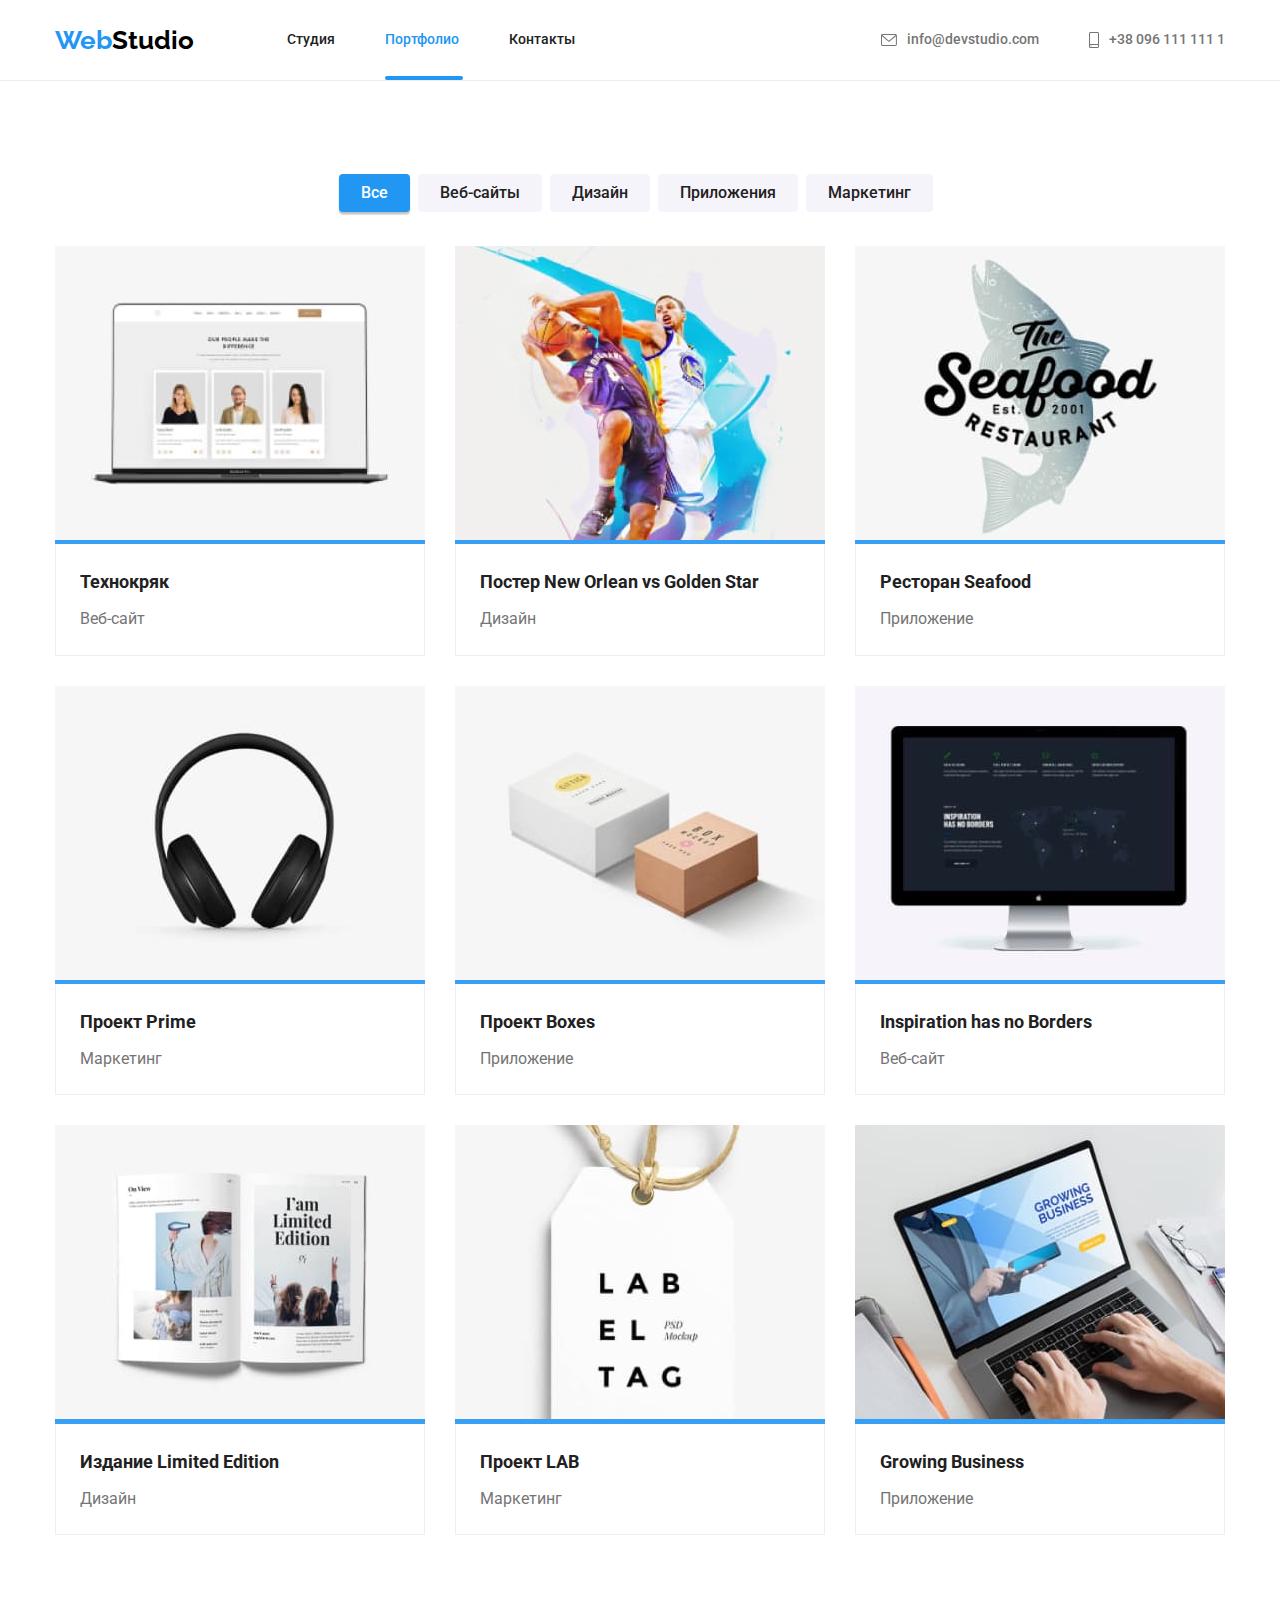
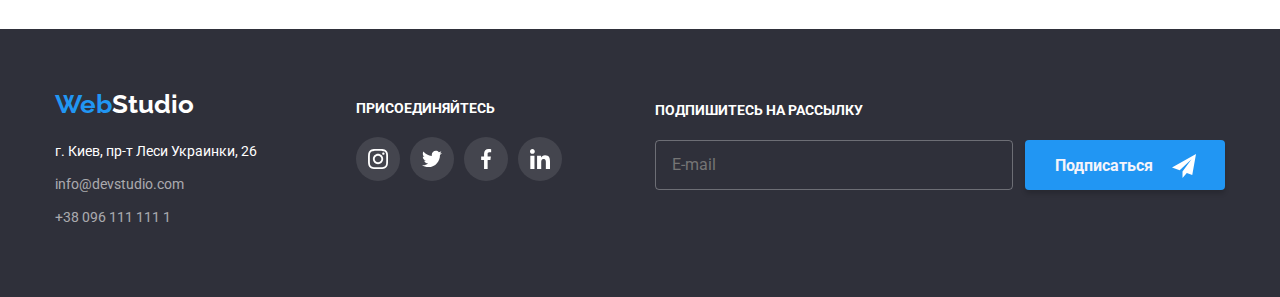
==== commit 4d6f112d: "finalized" ====
--- a/portfolio.html
+++ b/portfolio.html
@@ -49,7 +49,7 @@
     <main>
       <!--Портфолио-->
       <section class="section container portfolio">
-        <h1 class="section-title section__title--hidden">Портфолио</h1>
+        <h1 class="section__title section__title--hidden">Портфолио</h1>
         <ul class="list-button">
           <li><button type="button" class="section-btn-all">Все</button></li>
           <li><button type="button" class="section-btn">Веб-сайты</button></li>
--- a/css/main.min.css
+++ b/css/main.min.css
@@ -1,2 +1,2 @@
-body{font-family:"Roboto", "Oxygen", "Ubuntu", "Cantarell", "Open Sans", "Helvetica Neue", sans-serif}.visually-hidden{width:1px;height:1px;margin:-1px;border:0;padding:0;clip:rect(0 0 0 0);overflow:hidden}.container{margin-left:auto;margin-right:auto;width:1170px}.list{list-style-type:none;padding:0;display:-webkit-box;display:-ms-flexbox;display:flex;-ms-flex-wrap:wrap;flex-wrap:wrap;-webkit-box-pack:justify;-ms-flex-pack:justify;justify-content:space-between}.link{display:block;padding-top:32px;padding-bottom:32px;color:#757575}.section{padding-top:94px;padding-bottom:94px}.section__title{text-align:center;margin-top:0;font-weight:700;font-size:36px;line-height:1.17;color:#212121}.section--shift{padding-top:0}.section__title--hidden{display:none}.studio-header{color:#000;font-family:"Raleway"}.studio-footer{display:inline-block;color:#fff;margin-bottom:20px}.logo{display:inline-block;margin-bottom:20;font-family:"Raleway";font-weight:700;font-size:26px;line-height:1.19;color:#2196f3;text-decoration:none;-webkit-transition-property:color;transition-property:color;-webkit-transition-duration:250ms;transition-duration:250ms;-webkit-transition-timing-function:cubic-bezier(0.4, 0, 0.2, 1);transition-timing-function:cubic-bezier(0.4, 0, 0.2, 1)}.logo:hover{color:#2196f3}.hero{-webkit-box-align:center;-ms-flex-align:center;align-items:center;background-color:#2f303a;background-image:-webkit-gradient(linear, left top, left bottom, from(rgba(47,48,58,0.4)), to(rgba(47,48,58,0.4))),url("../images/hero.jpg");background-image:linear-gradient(rgba(47,48,58,0.4), rgba(47,48,58,0.4)),url("../images/hero.jpg");margin-left:auto;margin-right:auto;max-width:1600px;height:600px;text-align:center;padding-top:200px;padding-bottom:200px}.hero-title{margin-top:0;margin-bottom:30px;font-weight:900;font-size:44px;line-height:1.36;text-transform:uppercase;color:#fff}.container__item{width:270px}.container__title{margin-top:0;margin-bottom:10px;font-weight:700;font-size:14px;line-height:1.14;color:#212121;text-transform:uppercase}.container__text{margin-top:0;margin-bottom:0;font-weight:400;font-size:14px;line-height:1.71;color:#757575}.container__content{display:-webkit-box;display:-ms-flexbox;display:flex;width:270px;height:120px;-webkit-box-pack:center;-ms-flex-pack:center;justify-content:center;-webkit-box-align:center;-ms-flex-align:center;align-items:center;margin-bottom:30px;border:1px solid transparent;border-radius:4px;background-color:#f5f4fa}.list-item{position:relative}.list-text{position:absolute;display:-webkit-box;display:-ms-flexbox;display:flex;width:100%;padding-top:27px;padding-bottom:27px;-webkit-box-pack:center;-ms-flex-pack:center;justify-content:center;-webkit-box-align:center;-ms-flex-align:center;align-items:center;color:#fff;background-color:rgba(47,48,58,0.8);font-weight:700;font-size:14px;line-height:1.17;-webkit-transform:translate(0px, -100%);transform:translate(0px, -100%)}.peoples{background-color:#f5f4fa}.item-userpic{-webkit-box-shadow:0px 1px 3px rgba(0,0,0,0.12),0px 1px 1px rgba(0,0,0,0.14),0px 2px 1px rgba(0,0,0,0.2);box-shadow:0px 1px 3px rgba(0,0,0,0.12),0px 1px 1px rgba(0,0,0,0.14),0px 2px 1px rgba(0,0,0,0.2)}.avatar{display:block;max-width:100%}.name-position{padding-top:30px;padding-bottom:30px;-webkit-box-shadow:0px 1px 3px rgba(0,0,0,0.12),0px 1px 1px rgba(0,0,0,0.14),0px 2px 1px rgba(0,0,0,0.2);box-shadow:0px 1px 3px rgba(0,0,0,0.12),0px 1px 1px rgba(0,0,0,0.14),0px 2px 1px rgba(0,0,0,0.2);border-radius:0px 0px 4px 4px;background-color:#fff}.name{margin-top:0px;margin-bottom:10px;text-align:center;font-weight:500;font-size:16px;line-height:1.19;color:#212121}.position{margin-top:0;margin-bottom:16px;text-align:center;font-weight:400;font-size:16px;line-height:1.19;color:#757575}.social-network{display:-webkit-box;display:-ms-flexbox;display:flex;-webkit-box-pack:justify;-ms-flex-pack:justify;justify-content:space-between;-webkit-box-align:center;-ms-flex-align:center;align-items:center;padding-right:32px;padding-left:32px;list-style-type:none}.social-network>.social:not(:last-child){margin-right:10px}.social-link{display:-webkit-box;display:-ms-flexbox;display:flex;width:44px;height:44px;border-radius:50%;-webkit-box-pack:center;-ms-flex-pack:center;justify-content:center;-webkit-box-align:center;-ms-flex-align:center;align-items:center;cursor:pointer;background-color:#fff;fill:var(--icon-color);-webkit-transition-duration:250ms;transition-duration:250ms;-webkit-transition-timing-function:cubic-bezier(0.4, 0, 0.2, 1);transition-timing-function:cubic-bezier(0.4, 0, 0.2, 1)}.social-link:hover,.social-link:focus{background-color:#2196f3;fill:#fff}.list__link{display:-webkit-box;display:-ms-flexbox;display:flex;width:170px;height:92px;-webkit-box-pack:center;-ms-flex-pack:center;justify-content:center;-webkit-box-align:center;-ms-flex-align:center;align-items:center;border-radius:4px;border:1px solid #afb1b8;fill:#afb1b8;-webkit-transition-duration:250ms;transition-duration:250ms;-webkit-transition-timing-function:cubic-bezier(0.4, 0, 0.2, 1);transition-timing-function:cubic-bezier(0.4, 0, 0.2, 1)}.list__link:hover,.list__link:focus{border:1px solid #2196f3;fill:#2196f3}.list__link:not(:last-child){margin-right:30px}.hero .button{display:inline-block;padding:10px 32px;border:none;font-weight:700;font-size:16px;line-height:1.9;color:#fff;background-color:#2196f3;border-radius:4px;min-width:200px;text-align:center;-webkit-transition-duration:250ms;transition-duration:250ms;-webkit-transition-timing-function:cubic-bezier(0.4, 0, 0.2, 1);transition-timing-function:cubic-bezier(0.4, 0, 0.2, 1)}.hero .button:hover{color:#fff;background-color:#188ce8}.close-button{width:30px;height:30px;position:absolute;top:8px;right:10px;background-color:transparent;border:1px solid rgba(0,0,0,0.1);border-radius:50%;cursor:pointer;-webkit-transition-duration:250ms;transition-duration:250ms;-webkit-transition-timing-function:cubic-bezier(0.4, 0, 0.2, 1);transition-timing-function:cubic-bezier(0.4, 0, 0.2, 1)}.close-icon:hover{fill:#2196f3}.backdrop.is-hidden{opacity:0;visibility:hidden;pointer-events:none}.btn{position:relative;margin-top:20px;margin-left:12px;padding:10px 62px 10px 29px;width:200px;height:50px;font-weight:700;font-size:16px;line-height:1.88;-webkit-box-align:center;-ms-flex-align:center;align-items:center;color:#f5f4fa;background-color:#2196f3;-webkit-box-shadow:0px 4px 4px rgba(0,0,0,0.15);box-shadow:0px 4px 4px rgba(0,0,0,0.15);border-radius:4px;border:1px solid transparent;-webkit-transition-duration:250ms;transition-duration:250ms;-webkit-transition-timing-function:cubic-bezier(0.4, 0, 0.2, 1);transition-timing-function:cubic-bezier(0.4, 0, 0.2, 1)}.btn:hover{color:#fff;background-color:#188ce8}.btn-title{position:absolute;top:10px;left:29px}.btn-icon{position:absolute;top:13px;right:28px}.list-button{list-style:none}.section-btn-all{display:block;padding:6px 22px;margin-right:8px;border:none;-webkit-box-shadow:0px 3px 1px rgba(0,0,0,0.1),0px 1px 2px rgba(0,0,0,0.08),0px 2px 2px rgba(0,0,0,0.12);box-shadow:0px 3px 1px rgba(0,0,0,0.1),0px 1px 2px rgba(0,0,0,0.08),0px 2px 2px rgba(0,0,0,0.12);border-radius:4px;font-weight:500;font-size:16px;line-height:1.62;color:#fff;background-color:#2196f3}.section-btn{display:block;padding:6px 22px;margin-right:8px;border:none;border-radius:4px;font-weight:500;font-size:16px;line-height:1.62;text-align:center;color:#212121;background-color:#f5f4fa;-webkit-transition-duration:250ms;transition-duration:250ms;-webkit-transition-timing-function:cubic-bezier(0.4, 0, 0.2, 1);transition-timing-function:cubic-bezier(0.4, 0, 0.2, 1)}.section-btn:hover,.section-btn:focus{font-weight:500;font-size:16px;line-height:1.62;color:#fff;background-color:#2196f3;-webkit-box-shadow:0px 3px 1px rgba(0,0,0,0.1),0px 1px 2px rgba(0,0,0,0.08),0px 2px 2px rgba(0,0,0,0.12);box-shadow:0px 3px 1px rgba(0,0,0,0.1),0px 1px 2px rgba(0,0,0,0.08),0px 2px 2px rgba(0,0,0,0.12)}.backdrop{width:100%;height:100%;position:fixed;top:0;left:0;background-color:rgba(0,0,0,0.2);opacity:1;-webkit-transition-duration:250ms;transition-duration:250ms;-webkit-transition-timing-function:cubic-bezier(0.4, 0, 0.2, 1);transition-timing-function:cubic-bezier(0.4, 0, 0.2, 1)}.modal{width:528px;height:581px;position:absolute;background-color:#fff;top:50%;left:50%;-webkit-box-shadow:0px 1px 3px rgba(0,0,0,0.12),0px 1px 1px rgba(0,0,0,0.14),0px 2px 1px rgba(0,0,0,0.2);box-shadow:0px 1px 3px rgba(0,0,0,0.12),0px 1px 1px rgba(0,0,0,0.14),0px 2px 1px rgba(0,0,0,0.2);border-radius:4px;-webkit-transform:translate(-50%, -50%);transform:translate(-50%, -50%);-webkit-transition-duration:250ms;transition-duration:250ms;-webkit-transition-timing-function:cubic-bezier(0.4, 0, 0.2, 1);transition-timing-function:cubic-bezier(0.4, 0, 0.2, 1)}.form{width:100%;height:100%}.form-text{display:block;margin:40px 40px 2px;font-weight:700;font-size:20px;line-height:1.17;color:#212121;text-align:center}.field{position:relative;display:block;width:100%;padding-left:40px;padding-right:40px;margin-top:10px}.subtitle{display:block;margin-top:10px;font-size:12px;line-height:1.17;color:#757575}.input{display:block;width:100%;height:40px;margin-top:4px;padding-left:42px;font-size:16px;line-height:1.12;border:1px solid rgba(33,33,33,0.2);border-radius:4px;-webkit-transition-duration:250ms;transition-duration:250ms;-webkit-transition-timing-function:cubic-bezier(0.4, 0, 0.2, 1);transition-timing-function:cubic-bezier(0.4, 0, 0.2, 1);-webkit-transition:border-color;transition:border-color;outline:none}.input:hover,.input:focus{border-color:#2196f3;fill:#2196f3}.field:focus-within>.data-icon{fill:#2196f3}.field:focus-within>.input{border-color:#2196f3}.data-icon{position:absolute;top:50%;left:52px;-webkit-transition-duration:250ms;transition-duration:250ms;-webkit-transition-timing-function:cubic-bezier(0.4, 0, 0.2, 1);transition-timing-function:cubic-bezier(0.4, 0, 0.2, 1)}.comment{margin-top:4px;padding:12px 16px;width:100%;height:120px;font-size:14px;line-height:1.14;color:#757575;border:1px solid rgba(33,33,33,0.2);border-radius:4px;resize:none;-webkit-transition-duration:250ms;transition-duration:250ms;-webkit-transition-timing-function:cubic-bezier(0.4, 0, 0.2, 1);transition-timing-function:cubic-bezier(0.4, 0, 0.2, 1);-webkit-transition:border-color;transition:border-color;outline:none}.comment::-webkit-input-placeholder{font-size:14px;line-height:1.14;color:rgba(117,117,117,0.5)}.comment:-ms-input-placeholder{font-size:14px;line-height:1.14;color:rgba(117,117,117,0.5)}.comment::-ms-input-placeholder{font-size:14px;line-height:1.14;color:rgba(117,117,117,0.5)}.comment::placeholder{font-size:14px;line-height:1.14;color:rgba(117,117,117,0.5)}.comment:hover{border-color:#2196f3}.input:focus{border-color:#2196f3}.field:focus-within>.comment{border-color:#2196f3}.field-policy{position:relative}.checkbox-icon{position:absolute;border:2px solid #212121;border-radius:2px;top:0;left:-23px;-webkit-transition-duration:250ms;transition-duration:250ms;-webkit-transition-timing-function:cubic-bezier(0.4, 0, 0.2, 1);transition-timing-function:cubic-bezier(0.4, 0, 0.2, 1)}.agreement{display:block;width:100%;margin-top:20px;margin-left:76px;font-size:14px;line-height:1.71;color:#757575}.checkbox:checked+.checkbox-icon{background-color:#2196f3;border:2px solid transparent}.policy-link{color:#2196f3}.submit{margin:30px 164px 40px 164px;padding:10px 55px;width:200px;height:50px;font-weight:700;font-size:16px;line-height:1.88;color:#fff;background-color:#2196f3;-webkit-box-shadow:0px 4px 4px rgba(0,0,0,0.15);box-shadow:0px 4px 4px rgba(0,0,0,0.15);border-radius:4px;border:1px solid transparent;-webkit-transition-duration:250ms;transition-duration:250ms;-webkit-transition-timing-function:cubic-bezier(0.4, 0, 0.2, 1);transition-timing-function:cubic-bezier(0.4, 0, 0.2, 1)}.submit:hover{color:#fff;background-color:#188ce8}.portfolio{padding:94px 0}.list-button{display:-webkit-box;display:-ms-flexbox;display:flex;margin:0 0 34px;padding-left:0;padding-right:0;-webkit-box-pack:center;-ms-flex-pack:center;justify-content:center}.foto{margin:0 0 -30px -30px}.items{-webkit-box-sizing:border-box;box-sizing:border-box;width:calc(100% / 3 - 30px);margin:0 0 30px 30px;-webkit-transition-duration:250ms;transition-duration:250ms;-webkit-transition-timing-function:cubic-bezier(0.4, 0, 0.2, 1);transition-timing-function:cubic-bezier(0.4, 0, 0.2, 1)}.items:hover{-webkit-box-shadow:1px 4px 6px rgba(0,0,0,0.16),0px 4px 4px rgba(0,0,0,0.06),0px 1px 1px rgba(0,0,0,0.12);box-shadow:1px 4px 6px rgba(0,0,0,0.16),0px 4px 4px rgba(0,0,0,0.06),0px 1px 1px rgba(0,0,0,0.12)}.project-overlay{position:relative;overflow:hidden}.text-portfolio{position:absolute;top:0;left:0;width:370px;height:294px;font-size:18px;line-height:1.56;color:#fff;padding:63px 24px;margin-top:0px;margin-bottom:0px;background-color:rgba(33,150,243,0.9);-webkit-transform:translateY(100%);transform:translateY(100%);-webkit-transition-duration:250ms;transition-duration:250ms;-webkit-transition-timing-function:cubic-bezier(0.4, 0, 0.2, 1);transition-timing-function:cubic-bezier(0.4, 0, 0.2, 1)}.items:hover .text-portfolio{-webkit-transform:translateY(0%);transform:translateY(0%);-webkit-transition-duration:250ms;transition-duration:250ms;-webkit-transition-timing-function:cubic-bezier(0.4, 0, 0.2, 1);transition-timing-function:cubic-bezier(0.4, 0, 0.2, 1)}.project{margin-left:auto;margin-right:auto;padding:20px 24px;background:#ffffff;border:1px solid #eeeeee;border-top:none}.project-name{margin:0 0 4px;font-weight:700;font-size:18px;line-height:2;color:#212121}.project-type{margin:0;font-weight:400;font-size:16px;line-height:1.9;color:#757575}.list-link{-webkit-transition-duration:250ms;transition-duration:250ms;-webkit-transition-timing-function:cubic-bezier(0.4, 0, 0.2, 1);transition-timing-function:cubic-bezier(0.4, 0, 0.2, 1)}.list-link:hover{background-color:#2196f3}.header{outline:1px solid #ececec}.main-nav{display:-webkit-box;display:-ms-flexbox;display:flex;-webkit-box-align:center;-ms-flex-align:center;align-items:center}.site-nav{display:-webkit-box;display:-ms-flexbox;display:flex;margin-left:93px}.site-nav .link{font-weight:500;font-size:14px;line-height:1.14;color:#212121;text-decoration:none;-webkit-transition-property:color;transition-property:color;-webkit-transition-duration:250ms;transition-duration:250ms;-webkit-transition-timing-function:cubic-bezier(0.4, 0, 0.2, 1);transition-timing-function:cubic-bezier(0.4, 0, 0.2, 1)}.site-nav .link:hover,.site-nav .link:focus{color:#2196f3}.site-nav li:not(:last-child){margin-right:50px}.auth-nav{display:-webkit-box;display:-ms-flexbox;display:flex;margin-left:auto}.auth-nav .link{display:-webkit-box;display:-ms-flexbox;display:flex;-webkit-box-align:center;-ms-flex-align:center;align-items:center;padding-top:32px;padding-bottom:32px;border:none;font-weight:500;font-size:14px;line-height:1.14;color:#757575;text-decoration:none;-webkit-transition-duration:250ms;transition-duration:250ms;-webkit-transition-timing-function:cubic-bezier(0.4, 0, 0.2, 1);transition-timing-function:cubic-bezier(0.4, 0, 0.2, 1)}.auth-nav .link:hover,.auth-nav .link:focus{color:#2196f3}.mail-icon{margin-right:10px;fill:currentColor;-webkit-box-align:center;-ms-flex-align:center;align-items:center;-webkit-transition-duration:250ms;transition-duration:250ms;-webkit-transition-timing-function:cubic-bezier(0.4, 0, 0.2, 1);transition-timing-function:cubic-bezier(0.4, 0, 0.2, 1)}.mail-icon:hover,.mail-icon:focus{fill:#2196f3}.auth-nav li+li{margin-left:50px}.link-studio,.link-foto{display:block;padding-top:32px;padding-bottom:32px;font-weight:500;font-size:14px;line-height:1.14;color:#2196f3;text-decoration:none}.link-studio::after{position:absolute;display:block;content:"";width:48px;height:4px;border-radius:2px;margin-top:28px;background-color:#2196f3;opacity:1}.link-foto::after{position:absolute;display:block;content:"";width:78px;height:4px;border-radius:2px;margin-top:28px;background-color:#2196f3;opacity:1}.footer{background:#2f303a}.footer>.container{display:-webkit-box;display:-ms-flexbox;display:flex}.address{padding:60px 70px 60px 0px}.list-address{font-style:normal;font-weight:400;font-size:14px;line-height:1.71;color:#fff;text-decoration:none;-webkit-transition-duration:250ms;transition-duration:250ms;-webkit-transition-timing-function:cubic-bezier(0.4, 0, 0.2, 1);transition-timing-function:cubic-bezier(0.4, 0, 0.2, 1)}.list-address:hover,.list-address:focus{color:#2196f3}.mail,.tel{font-style:normal;font-weight:400;font-size:14px;line-height:1.71;color:rgba(255,255,255,0.6);text-decoration:none;-webkit-transition-duration:250ms;transition-duration:250ms;-webkit-transition-timing-function:cubic-bezier(0.4, 0, 0.2, 1);transition-timing-function:cubic-bezier(0.4, 0, 0.2, 1)}.mail:hover,.mail:focus,.tel:hover,.tel:focus{color:#2196f3}.list-address,.mail{display:inline-block;margin-bottom:9px}.tel{display:inline-block}.content{padding-top:72px;padding-bottom:100px}.social-network-footer{display:-webkit-box;display:-ms-flexbox;display:flex;list-style-type:none;padding:0}.social-footer:not(:last-child){margin-right:10px}.social-link-footer{display:-webkit-box;display:-ms-flexbox;display:flex;width:44px;height:44px;border-radius:50%;-webkit-box-pack:center;-ms-flex-pack:center;justify-content:center;-webkit-box-align:center;-ms-flex-align:center;align-items:center;cursor:pointer;background-color:rgba(255,255,255,0.1);fill:#fff;-webkit-transition-duration:250ms;transition-duration:250ms;-webkit-transition-timing-function:cubic-bezier(0.4, 0, 0.2, 1);transition-timing-function:cubic-bezier(0.4, 0, 0.2, 1)}.social-link-footer:hover,.social-link-footer:focus{background-color:#2196f3;fill:#fff}.forma{margin-top:72px;margin-left:93px}.form-label{font-weight:700;font-size:14px;line-height:1.17;color:#fff}.footer-box{display:-webkit-box;display:-ms-flexbox;display:flex;-webkit-box-align:center;-ms-flex-align:center;align-items:center;-webkit-box-pack:center;-ms-flex-pack:center;justify-content:center}.form-input{width:358px;height:50px;margin-top:20px;padding-top:15px;padding-bottom:15px;padding-left:16px;font-size:16px;line-height:1.25;-webkit-box-align:center;-ms-flex-align:center;align-items:center;color:rgba(255,255,255,0.6);border:1px solid rgba(255,255,255,0.3);border-shadow:0px 4px 4px rgba(0,0,0,0.15);border-radius:4px;background-color:transparent;outline:none}.caption{margin-top:0;margin-bottom:20px;font-style:bold;font-size:14px;line-height:1.14;color:#fff}
+.visually-hidden{width:1px;height:1px;margin:-1px;border:0;padding:0;clip:rect(0 0 0 0);overflow:hidden}.container{margin-left:auto;margin-right:auto;width:1170px}.list{list-style-type:none;margin-top:0;margin-bottom:0;padding:0;display:-webkit-box;display:-ms-flexbox;display:flex;-ms-flex-wrap:wrap;flex-wrap:wrap;-webkit-box-pack:justify;-ms-flex-pack:justify;justify-content:space-between}.link{display:block;padding-top:32px;padding-bottom:32px;color:#757575}.section{padding-top:94px;padding-bottom:94px}.section__title{text-align:center;margin-top:0;font-weight:700;font-size:36px;line-height:1.17;color:#212121}.section--shift{padding-top:0}.section__title--hidden{display:none}body{font-family:"Roboto", "Oxygen", "Ubuntu", "Cantarell", "Open Sans", "Helvetica Neue", sans-serif}.studio-header{color:#000;font-family:"Raleway"}.studio-footer{display:inline-block;color:#fff;margin-bottom:20px}.logo{display:inline-block;margin-bottom:20;font-family:"Raleway";font-weight:700;font-size:26px;line-height:1.19;color:#2196f3;text-decoration:none;-webkit-transition-property:color;transition-property:color;-webkit-transition-duration:250ms;transition-duration:250ms;-webkit-transition-timing-function:cubic-bezier(0.4, 0, 0.2, 1);transition-timing-function:cubic-bezier(0.4, 0, 0.2, 1)}.logo:hover{color:#2196f3}.hero{-webkit-box-align:center;-ms-flex-align:center;align-items:center;background-color:#2f303a;background-image:-webkit-gradient(linear, left top, left bottom, from(rgba(47,48,58,0.4)), to(rgba(47,48,58,0.4))),url("../images/hero.jpg");background-image:linear-gradient(rgba(47,48,58,0.4), rgba(47,48,58,0.4)),url("../images/hero.jpg");margin-left:auto;margin-right:auto;max-width:1600px;height:600px;text-align:center;padding-top:200px;padding-bottom:200px}.hero-title{margin-top:0;margin-bottom:30px;font-weight:900;font-size:44px;line-height:1.36;text-transform:uppercase;color:#fff}.container__item{width:270px}.container__title{margin-top:0;margin-bottom:10px;font-weight:700;font-size:14px;line-height:1.14;color:#212121;text-transform:uppercase}.container__text{margin-top:0;margin-bottom:0;font-weight:400;font-size:14px;line-height:1.71;color:#757575}.container__content{display:-webkit-box;display:-ms-flexbox;display:flex;width:270px;height:120px;-webkit-box-pack:center;-ms-flex-pack:center;justify-content:center;-webkit-box-align:center;-ms-flex-align:center;align-items:center;margin-bottom:30px;border:1px solid transparent;border-radius:4px;background-color:#f5f4fa}.list-item{position:relative}.list-text{position:absolute;display:-webkit-box;display:-ms-flexbox;display:flex;width:100%;padding-top:27px;padding-bottom:27px;-webkit-box-pack:center;-ms-flex-pack:center;justify-content:center;-webkit-box-align:center;-ms-flex-align:center;align-items:center;color:#fff;background-color:rgba(47,48,58,0.8);font-weight:700;font-size:14px;line-height:1.17;-webkit-transform:translate(0px, -100%);transform:translate(0px, -100%)}.peoples{background-color:#f5f4fa}.item-userpic{-webkit-box-shadow:0px 1px 3px rgba(0,0,0,0.12),0px 1px 1px rgba(0,0,0,0.14),0px 2px 1px rgba(0,0,0,0.2);box-shadow:0px 1px 3px rgba(0,0,0,0.12),0px 1px 1px rgba(0,0,0,0.14),0px 2px 1px rgba(0,0,0,0.2)}.avatar{display:block;max-width:100%}.name-position{padding-top:30px;padding-bottom:30px;-webkit-box-shadow:0px 1px 3px rgba(0,0,0,0.12),0px 1px 1px rgba(0,0,0,0.14),0px 2px 1px rgba(0,0,0,0.2);box-shadow:0px 1px 3px rgba(0,0,0,0.12),0px 1px 1px rgba(0,0,0,0.14),0px 2px 1px rgba(0,0,0,0.2);border-radius:0px 0px 4px 4px;background-color:#fff}.name{margin-top:0px;margin-bottom:10px;text-align:center;font-weight:500;font-size:16px;line-height:1.19;color:#212121}.position{margin-top:0;margin-bottom:16px;text-align:center;font-weight:400;font-size:16px;line-height:1.19;color:#757575}.social-network{display:-webkit-box;display:-ms-flexbox;display:flex;-webkit-box-pack:justify;-ms-flex-pack:justify;justify-content:space-between;-webkit-box-align:center;-ms-flex-align:center;align-items:center;padding-right:32px;padding-left:32px;list-style-type:none}.social-network>.social:not(:last-child){margin-right:10px}.social-link{display:-webkit-box;display:-ms-flexbox;display:flex;width:44px;height:44px;border-radius:50%;-webkit-box-pack:center;-ms-flex-pack:center;justify-content:center;-webkit-box-align:center;-ms-flex-align:center;align-items:center;cursor:pointer;background-color:#fff;fill:#afb1b8;-webkit-transition-duration:250ms;transition-duration:250ms;-webkit-transition-timing-function:cubic-bezier(0.4, 0, 0.2, 1);transition-timing-function:cubic-bezier(0.4, 0, 0.2, 1)}.social-link:hover,.social-link:focus{background-color:#2196f3;fill:#fff}.list__link{display:-webkit-box;display:-ms-flexbox;display:flex;width:170px;height:92px;-webkit-box-pack:center;-ms-flex-pack:center;justify-content:center;-webkit-box-align:center;-ms-flex-align:center;align-items:center;border-radius:4px;border:1px solid #afb1b8;fill:#afb1b8;-webkit-transition-duration:250ms;transition-duration:250ms;-webkit-transition-timing-function:cubic-bezier(0.4, 0, 0.2, 1);transition-timing-function:cubic-bezier(0.4, 0, 0.2, 1)}.list__link:hover,.list__link:focus{border:1px solid #2196f3;fill:#2196f3}.list__link:not(:last-child){margin-right:30px}.hero .button{display:inline-block;padding:10px 32px;border:none;font-weight:700;font-size:16px;line-height:1.9;color:#fff;background-color:#2196f3;border-radius:4px;min-width:200px;text-align:center;-webkit-transition-duration:250ms;transition-duration:250ms;-webkit-transition-timing-function:cubic-bezier(0.4, 0, 0.2, 1);transition-timing-function:cubic-bezier(0.4, 0, 0.2, 1)}.hero .button:hover{color:#fff;background-color:#188ce8}.close-button{width:30px;height:30px;position:absolute;top:8px;right:10px;background-color:transparent;border:1px solid rgba(0,0,0,0.1);border-radius:50%;cursor:pointer;-webkit-transition-duration:250ms;transition-duration:250ms;-webkit-transition-timing-function:cubic-bezier(0.4, 0, 0.2, 1);transition-timing-function:cubic-bezier(0.4, 0, 0.2, 1)}.close-icon:hover{fill:#2196f3}.backdrop.is-hidden{opacity:0;visibility:hidden;pointer-events:none}.btn{position:relative;margin-top:20px;margin-left:12px;padding:10px 62px 10px 29px;width:200px;height:50px;font-weight:700;font-size:16px;line-height:1.88;-webkit-box-align:center;-ms-flex-align:center;align-items:center;color:#f5f4fa;background-color:#2196f3;-webkit-box-shadow:0px 4px 4px rgba(0,0,0,0.15);box-shadow:0px 4px 4px rgba(0,0,0,0.15);border-radius:4px;border:1px solid transparent;-webkit-transition-duration:250ms;transition-duration:250ms;-webkit-transition-timing-function:cubic-bezier(0.4, 0, 0.2, 1);transition-timing-function:cubic-bezier(0.4, 0, 0.2, 1)}.btn:hover{color:#fff;background-color:#188ce8}.btn-title{position:absolute;top:10px;left:29px}.btn-icon{position:absolute;top:13px;right:28px}.list-button{list-style:none}.section-btn-all{display:block;padding:6px 22px;margin-right:8px;border:none;-webkit-box-shadow:0px 3px 1px rgba(0,0,0,0.1),0px 1px 2px rgba(0,0,0,0.08),0px 2px 2px rgba(0,0,0,0.12);box-shadow:0px 3px 1px rgba(0,0,0,0.1),0px 1px 2px rgba(0,0,0,0.08),0px 2px 2px rgba(0,0,0,0.12);border-radius:4px;font-weight:500;font-size:16px;line-height:1.62;color:#fff;background-color:#2196f3}.section-btn{display:block;padding:6px 22px;margin-right:8px;border:none;border-radius:4px;font-weight:500;font-size:16px;line-height:1.62;text-align:center;color:#212121;background-color:#f5f4fa;-webkit-transition-duration:250ms;transition-duration:250ms;-webkit-transition-timing-function:cubic-bezier(0.4, 0, 0.2, 1);transition-timing-function:cubic-bezier(0.4, 0, 0.2, 1)}.section-btn:hover,.section-btn:focus{font-weight:500;font-size:16px;line-height:1.62;color:#fff;background-color:#2196f3;-webkit-box-shadow:0px 3px 1px rgba(0,0,0,0.1),0px 1px 2px rgba(0,0,0,0.08),0px 2px 2px rgba(0,0,0,0.12);box-shadow:0px 3px 1px rgba(0,0,0,0.1),0px 1px 2px rgba(0,0,0,0.08),0px 2px 2px rgba(0,0,0,0.12)}.backdrop{width:100%;height:100%;position:fixed;top:0;left:0;background-color:rgba(0,0,0,0.2);opacity:1;-webkit-transition-duration:250ms;transition-duration:250ms;-webkit-transition-timing-function:cubic-bezier(0.4, 0, 0.2, 1);transition-timing-function:cubic-bezier(0.4, 0, 0.2, 1)}.modal{width:528px;height:581px;position:absolute;background-color:#fff;top:50%;left:50%;-webkit-box-shadow:0px 1px 3px rgba(0,0,0,0.12),0px 1px 1px rgba(0,0,0,0.14),0px 2px 1px rgba(0,0,0,0.2);box-shadow:0px 1px 3px rgba(0,0,0,0.12),0px 1px 1px rgba(0,0,0,0.14),0px 2px 1px rgba(0,0,0,0.2);border-radius:4px;-webkit-transform:translate(-50%, -50%);transform:translate(-50%, -50%);-webkit-transition-duration:250ms;transition-duration:250ms;-webkit-transition-timing-function:cubic-bezier(0.4, 0, 0.2, 1);transition-timing-function:cubic-bezier(0.4, 0, 0.2, 1)}.form{width:100%;height:100%}.form-text{display:block;margin:40px 40px 2px;font-weight:700;font-size:20px;line-height:1.17;color:#212121;text-align:center}.field{position:relative;display:block;width:100%;padding-left:40px;padding-right:40px;margin-top:10px}.subtitle{display:block;margin-top:10px;font-size:12px;line-height:1.17;color:#757575}.input{display:block;width:100%;height:40px;margin-top:4px;padding-left:42px;font-size:16px;line-height:1.12;border:1px solid rgba(33,33,33,0.2);border-radius:4px;-webkit-transition-duration:250ms;transition-duration:250ms;-webkit-transition-timing-function:cubic-bezier(0.4, 0, 0.2, 1);transition-timing-function:cubic-bezier(0.4, 0, 0.2, 1);-webkit-transition:border-color;transition:border-color;outline:none}.input:hover,.input:focus{border-color:#2196f3;fill:#2196f3}.field:focus-within>.data-icon{fill:#2196f3}.field:focus-within>.input{border-color:#2196f3}.data-icon{position:absolute;top:50%;left:52px;-webkit-transition-duration:250ms;transition-duration:250ms;-webkit-transition-timing-function:cubic-bezier(0.4, 0, 0.2, 1);transition-timing-function:cubic-bezier(0.4, 0, 0.2, 1)}.comment{margin-top:4px;padding:12px 16px;width:100%;height:120px;font-size:14px;line-height:1.14;color:#757575;border:1px solid rgba(33,33,33,0.2);border-radius:4px;resize:none;-webkit-transition-duration:250ms;transition-duration:250ms;-webkit-transition-timing-function:cubic-bezier(0.4, 0, 0.2, 1);transition-timing-function:cubic-bezier(0.4, 0, 0.2, 1);-webkit-transition:border-color;transition:border-color;outline:none}.comment::-webkit-input-placeholder{font-size:14px;line-height:1.14;color:rgba(117,117,117,0.5)}.comment:-ms-input-placeholder{font-size:14px;line-height:1.14;color:rgba(117,117,117,0.5)}.comment::-ms-input-placeholder{font-size:14px;line-height:1.14;color:rgba(117,117,117,0.5)}.comment::placeholder{font-size:14px;line-height:1.14;color:rgba(117,117,117,0.5)}.comment:hover{border-color:#2196f3}.input:focus{border-color:#2196f3}.field:focus-within>.comment{border-color:#2196f3}.field-policy{position:relative}.checkbox-icon{position:absolute;border:2px solid #212121;border-radius:2px;top:0;left:-23px;-webkit-transition-duration:250ms;transition-duration:250ms;-webkit-transition-timing-function:cubic-bezier(0.4, 0, 0.2, 1);transition-timing-function:cubic-bezier(0.4, 0, 0.2, 1)}.agreement{display:block;width:100%;margin-top:20px;margin-left:76px;font-size:14px;line-height:1.71;color:#757575}.checkbox:checked+.checkbox-icon{background-color:#2196f3;border:2px solid transparent}.policy-link{color:#2196f3}.submit{margin:30px 164px 40px 164px;padding:10px 55px;width:200px;height:50px;font-weight:700;font-size:16px;line-height:1.88;color:#fff;background-color:#2196f3;-webkit-box-shadow:0px 4px 4px rgba(0,0,0,0.15);box-shadow:0px 4px 4px rgba(0,0,0,0.15);border-radius:4px;border:1px solid transparent;-webkit-transition-duration:250ms;transition-duration:250ms;-webkit-transition-timing-function:cubic-bezier(0.4, 0, 0.2, 1);transition-timing-function:cubic-bezier(0.4, 0, 0.2, 1)}.submit:hover{color:#fff;background-color:#188ce8}.portfolio{padding:94px 0}.list-button{display:-webkit-box;display:-ms-flexbox;display:flex;margin:0 0 34px;padding-left:0;padding-right:0;-webkit-box-pack:center;-ms-flex-pack:center;justify-content:center}.foto{margin:0 0 -30px -30px}.items{-webkit-box-sizing:border-box;box-sizing:border-box;width:calc(100% / 3 - 30px);margin:0 0 30px 30px;-webkit-transition-duration:250ms;transition-duration:250ms;-webkit-transition-timing-function:cubic-bezier(0.4, 0, 0.2, 1);transition-timing-function:cubic-bezier(0.4, 0, 0.2, 1)}.items:hover{-webkit-box-shadow:1px 4px 6px rgba(0,0,0,0.16),0px 4px 4px rgba(0,0,0,0.06),0px 1px 1px rgba(0,0,0,0.12);box-shadow:1px 4px 6px rgba(0,0,0,0.16),0px 4px 4px rgba(0,0,0,0.06),0px 1px 1px rgba(0,0,0,0.12)}.project-overlay{position:relative;overflow:hidden}.text-portfolio{position:absolute;top:0;left:0;width:370px;height:294px;font-size:18px;line-height:1.56;color:#fff;padding:63px 24px;margin-top:0px;margin-bottom:0px;background-color:rgba(33,150,243,0.9);-webkit-transform:translateY(100%);transform:translateY(100%);-webkit-transition-duration:250ms;transition-duration:250ms;-webkit-transition-timing-function:cubic-bezier(0.4, 0, 0.2, 1);transition-timing-function:cubic-bezier(0.4, 0, 0.2, 1)}.items:hover .text-portfolio{-webkit-transform:translateY(0%);transform:translateY(0%);-webkit-transition-duration:250ms;transition-duration:250ms;-webkit-transition-timing-function:cubic-bezier(0.4, 0, 0.2, 1);transition-timing-function:cubic-bezier(0.4, 0, 0.2, 1)}.project{margin-left:auto;margin-right:auto;padding:20px 24px;background:#ffffff;border:1px solid #eeeeee;border-top:none}.project-name{margin:0 0 4px;font-weight:700;font-size:18px;line-height:2;color:#212121}.project-type{margin:0;font-weight:400;font-size:16px;line-height:1.9;color:#757575}.list-link{-webkit-transition-duration:250ms;transition-duration:250ms;-webkit-transition-timing-function:cubic-bezier(0.4, 0, 0.2, 1);transition-timing-function:cubic-bezier(0.4, 0, 0.2, 1)}.list-link:hover{background-color:#2196f3}.header{outline:1px solid #ececec}.main-nav{display:-webkit-box;display:-ms-flexbox;display:flex;-webkit-box-align:center;-ms-flex-align:center;align-items:center}.site-nav{display:-webkit-box;display:-ms-flexbox;display:flex;margin-left:93px}.site-nav .link{font-weight:500;font-size:14px;line-height:1.14;color:#212121;text-decoration:none;-webkit-transition-property:color;transition-property:color;-webkit-transition-duration:250ms;transition-duration:250ms;-webkit-transition-timing-function:cubic-bezier(0.4, 0, 0.2, 1);transition-timing-function:cubic-bezier(0.4, 0, 0.2, 1)}.site-nav .link:hover,.site-nav .link:focus{color:#2196f3}.site-nav li:not(:last-child){margin-right:50px}.auth-nav{display:-webkit-box;display:-ms-flexbox;display:flex;margin-left:auto}.auth-nav .link{display:-webkit-box;display:-ms-flexbox;display:flex;-webkit-box-align:center;-ms-flex-align:center;align-items:center;padding-top:32px;padding-bottom:32px;border:none;font-weight:500;font-size:14px;line-height:1.14;color:#757575;text-decoration:none;-webkit-transition-duration:250ms;transition-duration:250ms;-webkit-transition-timing-function:cubic-bezier(0.4, 0, 0.2, 1);transition-timing-function:cubic-bezier(0.4, 0, 0.2, 1)}.auth-nav .link:hover,.auth-nav .link:focus{color:#2196f3}.mail-icon{margin-right:10px;fill:currentColor;-webkit-box-align:center;-ms-flex-align:center;align-items:center;-webkit-transition-duration:250ms;transition-duration:250ms;-webkit-transition-timing-function:cubic-bezier(0.4, 0, 0.2, 1);transition-timing-function:cubic-bezier(0.4, 0, 0.2, 1)}.mail-icon:hover,.mail-icon:focus{fill:#2196f3}.auth-nav li+li{margin-left:50px}.link-studio,.link-foto{display:block;padding-top:32px;padding-bottom:32px;font-weight:500;font-size:14px;line-height:1.14;color:#2196f3;text-decoration:none}.link-studio::after{position:absolute;display:block;content:"";width:48px;height:4px;border-radius:2px;margin-top:28px;background-color:#2196f3;opacity:1}.link-foto::after{position:absolute;display:block;content:"";width:78px;height:4px;border-radius:2px;margin-top:28px;background-color:#2196f3;opacity:1}.footer{background:#2f303a}.footer>.container{display:-webkit-box;display:-ms-flexbox;display:flex}.address{padding:60px 70px 60px 0px}.list-address{font-style:normal;font-weight:400;font-size:14px;line-height:1.71;color:#fff;text-decoration:none;-webkit-transition-duration:250ms;transition-duration:250ms;-webkit-transition-timing-function:cubic-bezier(0.4, 0, 0.2, 1);transition-timing-function:cubic-bezier(0.4, 0, 0.2, 1)}.list-address:hover,.list-address:focus{color:#2196f3}.mail,.tel{font-style:normal;font-weight:400;font-size:14px;line-height:1.71;color:rgba(255,255,255,0.6);text-decoration:none;-webkit-transition-duration:250ms;transition-duration:250ms;-webkit-transition-timing-function:cubic-bezier(0.4, 0, 0.2, 1);transition-timing-function:cubic-bezier(0.4, 0, 0.2, 1)}.mail:hover,.mail:focus,.tel:hover,.tel:focus{color:#2196f3}.list-address,.mail{display:inline-block;margin-bottom:9px}.tel{display:inline-block}.content{padding-top:72px;padding-bottom:100px}.social-network-footer{display:-webkit-box;display:-ms-flexbox;display:flex;list-style-type:none;padding:0}.social-footer:not(:last-child){margin-right:10px}.social-link-footer{display:-webkit-box;display:-ms-flexbox;display:flex;width:44px;height:44px;border-radius:50%;-webkit-box-pack:center;-ms-flex-pack:center;justify-content:center;-webkit-box-align:center;-ms-flex-align:center;align-items:center;cursor:pointer;background-color:rgba(255,255,255,0.1);fill:#fff;-webkit-transition-duration:250ms;transition-duration:250ms;-webkit-transition-timing-function:cubic-bezier(0.4, 0, 0.2, 1);transition-timing-function:cubic-bezier(0.4, 0, 0.2, 1)}.social-link-footer:hover,.social-link-footer:focus{background-color:#2196f3;fill:#fff}.forma{margin-top:72px;margin-left:93px}.form-label{font-weight:700;font-size:14px;line-height:1.17;color:#fff}.footer-box{display:-webkit-box;display:-ms-flexbox;display:flex;-webkit-box-align:center;-ms-flex-align:center;align-items:center;-webkit-box-pack:center;-ms-flex-pack:center;justify-content:center}.form-input{width:358px;height:50px;margin-top:20px;padding-top:15px;padding-bottom:15px;padding-left:16px;font-size:16px;line-height:1.25;-webkit-box-align:center;-ms-flex-align:center;align-items:center;color:rgba(255,255,255,0.6);border:1px solid rgba(255,255,255,0.3);border-shadow:0px 4px 4px rgba(0,0,0,0.15);border-radius:4px;background-color:transparent;outline:none}.caption{margin-top:0;margin-bottom:20px;font-style:bold;font-size:14px;line-height:1.14;color:#fff}
 /*# sourceMappingURL=main.min.css.map */